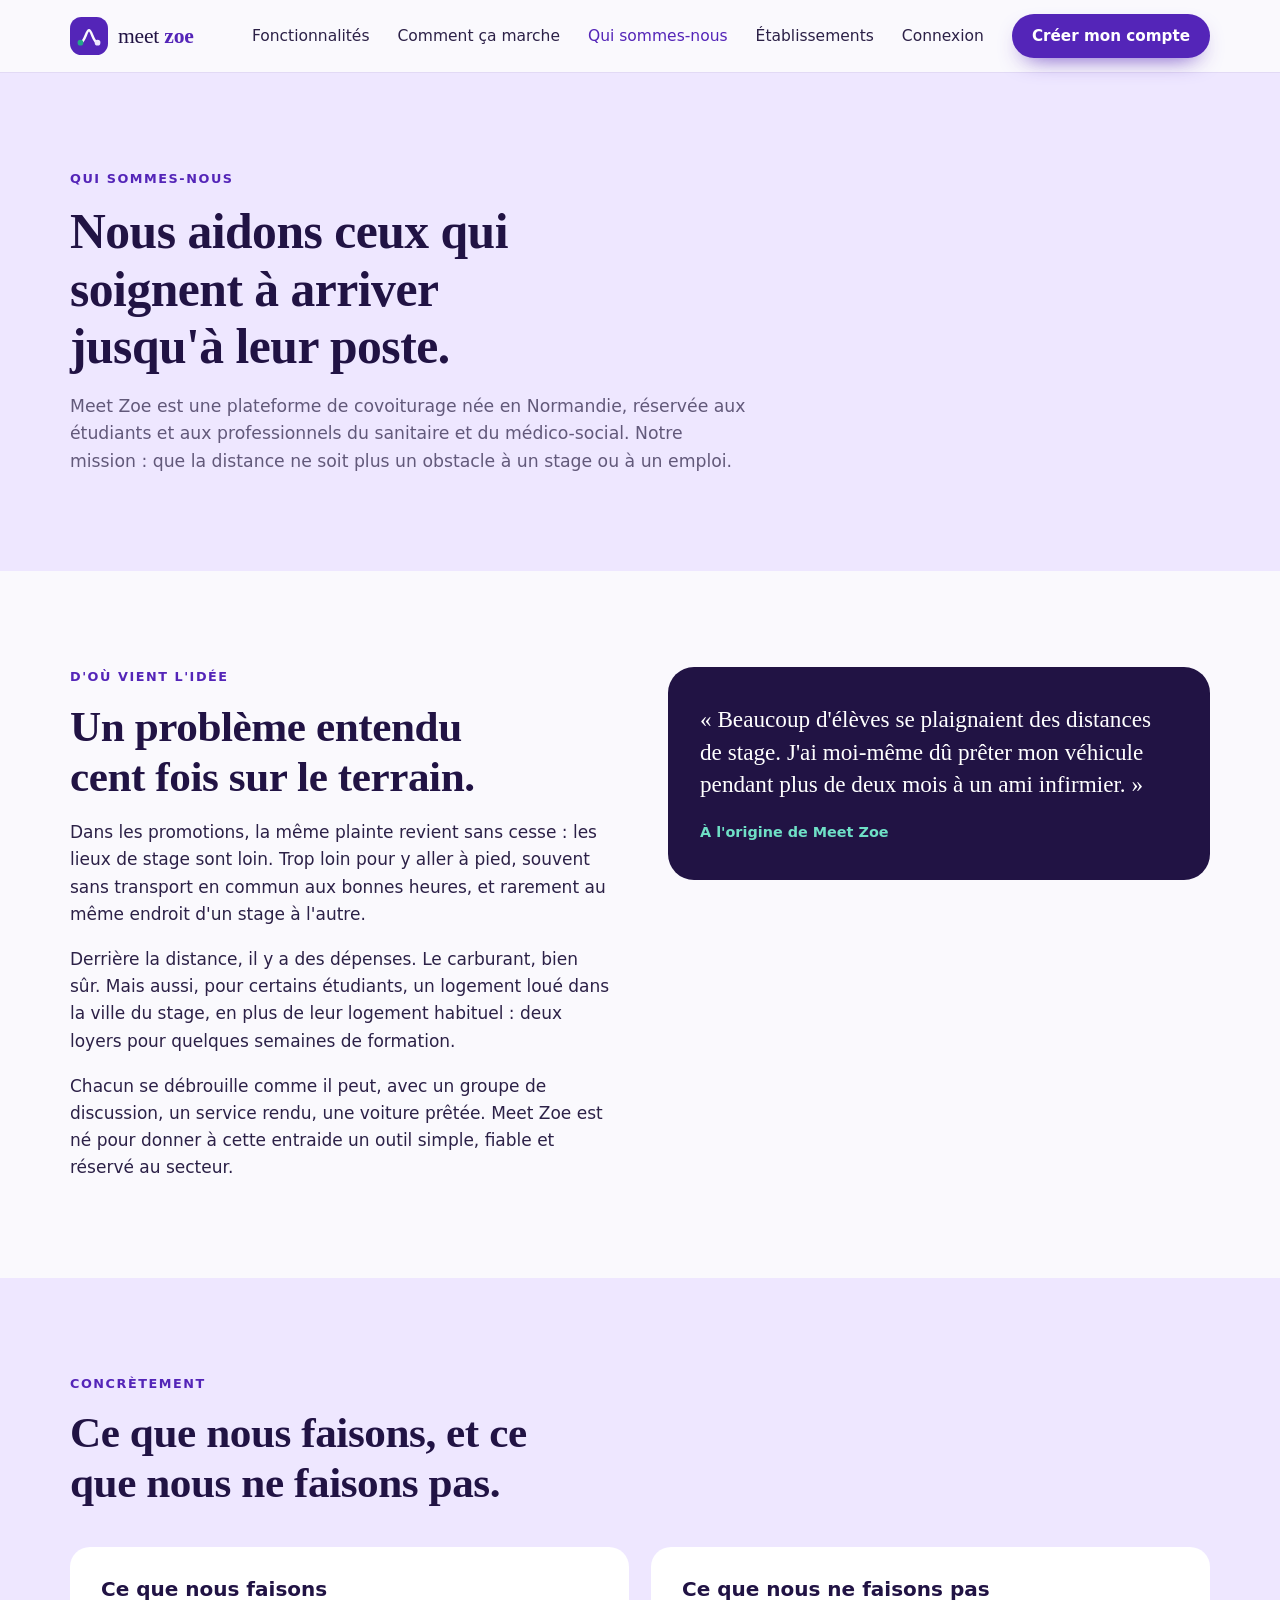
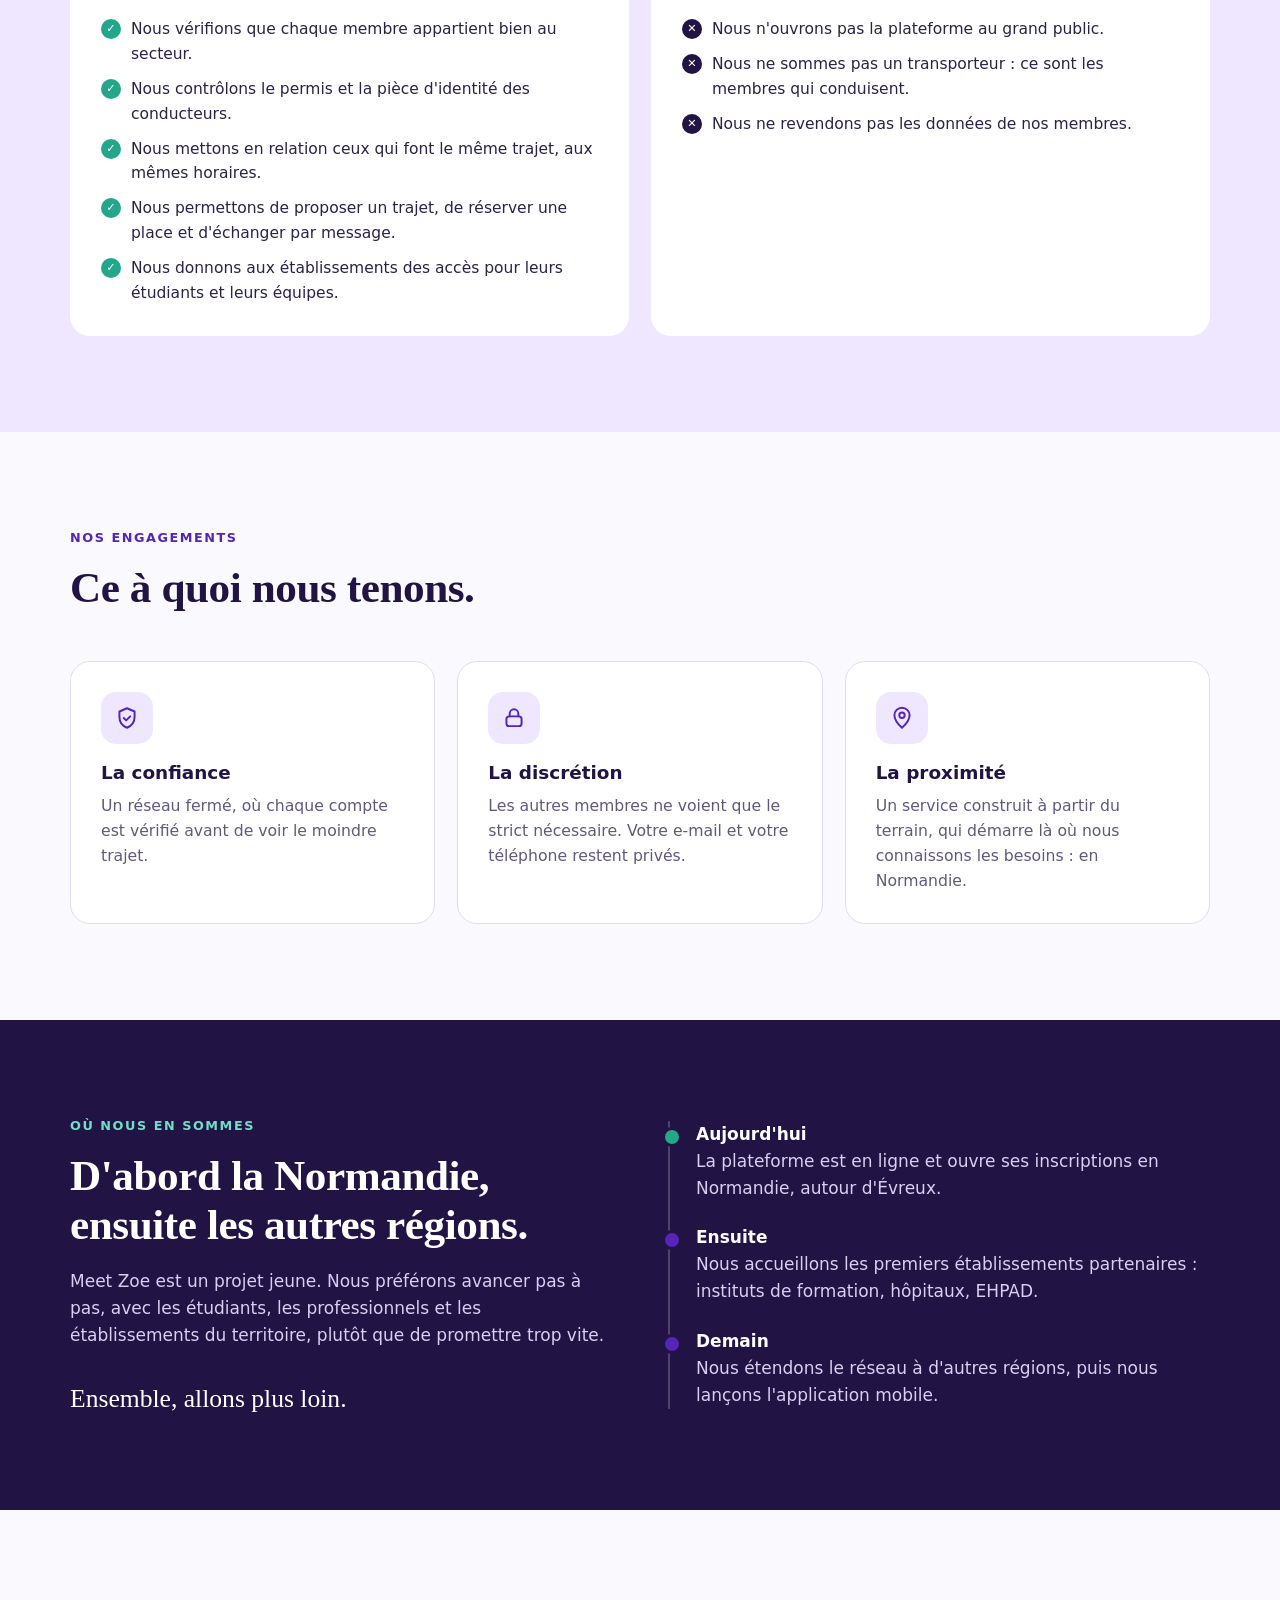
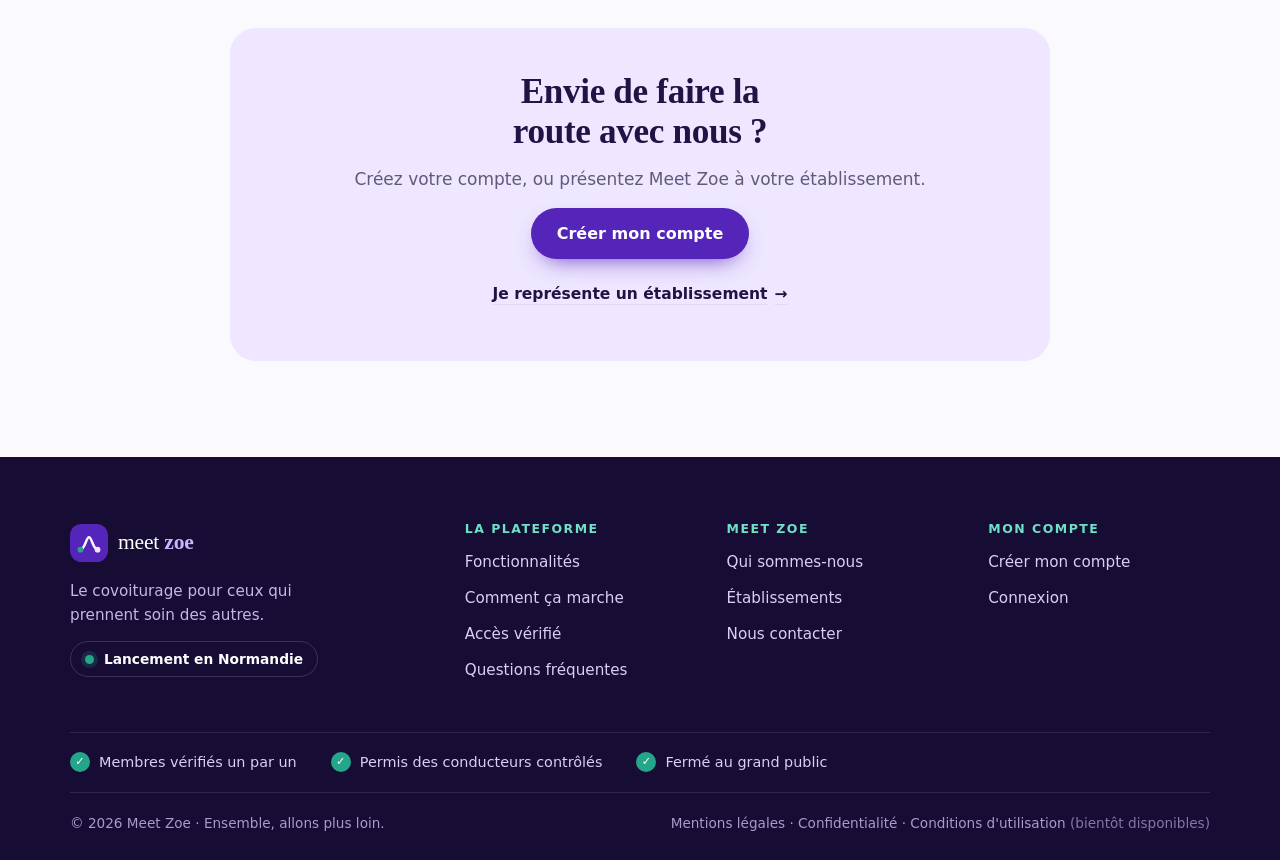
==== a-propos.html @ 09fc80a0 "Ajoute une page Nous contacter ouverte à tous Formulaire avec profil et sujet, champ piège contre le" ====
<!doctype html>
<html lang="fr">
<head>
  <meta charset="utf-8">
  <meta name="viewport" content="width=device-width, initial-scale=1">
  <meta http-equiv="Content-Security-Policy" content="default-src 'self'; script-src 'self'; style-src 'self' 'unsafe-inline' https://fonts.googleapis.com; font-src 'self' https://fonts.gstatic.com; img-src 'self' data: blob: https://*.supabase.co; connect-src 'self' https://*.supabase.co https://geo.api.gouv.fr; object-src 'none'; base-uri 'self'; form-action 'self'">
  <meta name="referrer" content="strict-origin-when-cross-origin">
  <title>Qui sommes-nous — Meet Zoe</title>
  <meta name="description" content="Meet Zoe est né d'un constat de terrain : des lieux de stage trop éloignés et des frais qui s'accumulent. Découvrez notre mission, ce que nous faisons et nos engagements.">
  <meta property="og:type" content="website">
  <meta property="og:site_name" content="Meet Zoe">
  <meta property="og:locale" content="fr_FR">
  <meta property="og:title" content="Qui sommes-nous — Meet Zoe">
  <meta property="og:description" content="Meet Zoe est né d'un constat de terrain : des lieux de stage trop éloignés et des frais qui s'accumulent. Notre mission et nos engagements.">
  <meta property="og:url" content="https://meet-zoe.onrender.com/a-propos.html">
  <meta property="og:image" content="https://meet-zoe.onrender.com/images/partage.png">
  <meta property="og:image:width" content="1200">
  <meta property="og:image:height" content="630">
  <meta property="og:image:alt" content="Meet Zoe, le covoiturage pour ceux qui prennent soin des autres">
  <meta name="twitter:card" content="summary_large_image">
  <link rel="icon" type="image/svg+xml" href="images/icone.svg">
  <link rel="apple-touch-icon" href="images/icone-180.png">
  <meta name="theme-color" content="#5425B8">
  <link rel="preconnect" href="https://fonts.googleapis.com">
  <link rel="preconnect" href="https://fonts.gstatic.com" crossorigin>
  <link href="https://fonts.googleapis.com/css2?family=Fraunces:opsz,wght@9..144,500;9..144,600&family=Plus+Jakarta+Sans:wght@400;500;600;700&display=swap" rel="stylesheet">
  <link rel="stylesheet" href="styles.css">
</head>
<body>
  <a class="skip" href="#contenu">Aller au contenu</a>

  <!-- ===== En-tête ===== -->
  <header class="header">
    <div class="wrap header__in">
      <a class="logo" href="index.html" aria-label="Meet Zoe, accueil">
        <svg class="logo__mark" viewBox="0 0 40 40" aria-hidden="true">
          <rect width="40" height="40" rx="12" fill="#5425B8"/>
          <path d="M11 27c5-1 6-13 9-13s4 12 9 13" fill="none" stroke="#FAF9FD" stroke-width="2.6" stroke-linecap="round"/>
          <circle cx="11" cy="27" r="3" fill="#24A68A"/>
          <circle cx="29" cy="27" r="3" fill="#EEE7FF"/>
        </svg>
        <span class="logo__text">meet <b>zoe</b></span>
      </a>
      <a class="btn btn--primary btn--sm header__cta" href="connexion.html#inscription">S'inscrire</a>
      <button class="burger" aria-label="Ouvrir le menu" aria-expanded="false" aria-controls="menu">
        <span></span><span></span><span></span>
      </button>
      <nav class="nav" id="menu" aria-label="Navigation principale">
        <a href="index.html#fonctionnalites">Fonctionnalités</a>
        <a href="index.html#etapes">Comment ça marche</a>
        <a href="a-propos.html" aria-current="page">Qui sommes-nous</a>
        <a href="etablissements.html">Établissements</a>
        <a href="connexion.html">Connexion</a>
        <a class="btn btn--primary btn--sm" href="connexion.html#inscription">Créer mon compte</a>
      </nav>
    </div>
  </header>

  <main id="contenu">

    <!-- ===== Mission ===== -->
    <section class="section section--lav section--tete">
      <div class="wrap">
        <p class="eyebrow">Qui sommes-nous</p>
        <h1>Nous aidons ceux qui soignent à arriver jusqu'à leur poste.</h1>
        <p class="section__intro">Meet Zoe est une plateforme de covoiturage née en Normandie, réservée aux étudiants et aux professionnels du sanitaire et du médico-social. Notre mission : que la distance ne soit plus un obstacle à un stage ou à un emploi.</p>
      </div>
    </section>

    <!-- ===== D'où vient l'idée ===== -->
    <section class="section">
      <div class="wrap split split--top">
        <div>
          <p class="eyebrow">D'où vient l'idée</p>
          <h2>Un problème entendu cent fois sur le terrain.</h2>
          <p>Dans les promotions, la même plainte revient sans cesse : les lieux de stage sont loin. Trop loin pour y aller à pied, souvent sans transport en commun aux bonnes heures, et rarement au même endroit d'un stage à l'autre.</p>
          <p>Derrière la distance, il y a des dépenses. Le carburant, bien sûr. Mais aussi, pour certains étudiants, un logement loué dans la ville du stage, en plus de leur logement habituel : deux loyers pour quelques semaines de formation.</p>
          <p>Chacun se débrouille comme il peut, avec un groupe de discussion, un service rendu, une voiture prêtée. Meet Zoe est né pour donner à cette entraide un outil simple, fiable et réservé au secteur.</p>
        </div>
        <figure class="temoignage">
          <blockquote>« Beaucoup d'élèves se plaignaient des distances de stage. J'ai moi-même dû prêter mon véhicule pendant plus de deux mois à un ami infirmier. »</blockquote>
          <figcaption>À l'origine de Meet Zoe</figcaption>
        </figure>
      </div>
    </section>

    <!-- ===== Ce que nous faisons ===== -->
    <section class="section section--lav">
      <div class="wrap">
        <p class="eyebrow">Concrètement</p>
        <h2>Ce que nous faisons, et ce que nous ne faisons pas.</h2>
        <div class="deux-listes">
          <div class="card">
            <h3>Ce que nous faisons</h3>
            <ul class="coches">
              <li>Nous vérifions que chaque membre appartient bien au secteur.</li>
              <li>Nous contrôlons le permis et la pièce d'identité des conducteurs.</li>
              <li>Nous mettons en relation ceux qui font le même trajet, aux mêmes horaires.</li>
              <li>Nous permettons de proposer un trajet, de réserver une place et d'échanger par message.</li>
              <li>Nous donnons aux établissements des accès pour leurs étudiants et leurs équipes.</li>
            </ul>
          </div>
          <div class="card">
            <h3>Ce que nous ne faisons pas</h3>
            <ul class="coches coches--non">
              <li>Nous n'ouvrons pas la plateforme au grand public.</li>
              <li>Nous ne sommes pas un transporteur : ce sont les membres qui conduisent.</li>
              <li>Nous ne revendons pas les données de nos membres.</li>
            </ul>
          </div>
        </div>
      </div>
    </section>

    <!-- ===== Engagements ===== -->
    <section class="section">
      <div class="wrap">
        <p class="eyebrow">Nos engagements</p>
        <h2>Ce à quoi nous tenons.</h2>
        <div class="grid3">
          <article class="card">
            <span class="card__icon"><svg viewBox="0 0 24 24" aria-hidden="true"><path d="M12 3l7 3v5c0 4.500-3 8.300-7 10-4-1.700-7-5.500-7-10V6l7-3z"/><path d="M9 12l2.200 2.200L15 10.500"/></svg></span>
            <h3>La confiance</h3>
            <p>Un réseau fermé, où chaque compte est vérifié avant de voir le moindre trajet.</p>
          </article>
          <article class="card">
            <span class="card__icon"><svg viewBox="0 0 24 24" aria-hidden="true"><rect x="5" y="10.500" width="14" height="9" rx="2.500"/><path d="M8 10.500V8a4 4 0 018 0v2.500"/></svg></span>
            <h3>La discrétion</h3>
            <p>Les autres membres ne voient que le strict nécessaire. Votre e-mail et votre téléphone restent privés.</p>
          </article>
          <article class="card">
            <span class="card__icon"><svg viewBox="0 0 24 24" aria-hidden="true"><path d="M12 21s7-6.200 7-11.500A7 7 0 005 9.500C5 14.800 12 21 12 21z"/><circle cx="12" cy="9.500" r="2.500"/></svg></span>
            <h3>La proximité</h3>
            <p>Un service construit à partir du terrain, qui démarre là où nous connaissons les besoins : en Normandie.</p>
          </article>
        </div>
      </div>
    </section>

    <!-- ===== Où nous en sommes ===== -->
    <section class="section section--night">
      <div class="wrap split">
        <div>
          <p class="eyebrow eyebrow--light">Où nous en sommes</p>
          <h2>D'abord la Normandie, ensuite les autres régions.</h2>
          <p>Meet Zoe est un projet jeune. Nous préférons avancer pas à pas, avec les étudiants, les professionnels et les établissements du territoire, plutôt que de promettre trop vite.</p>
          <p class="signature">Ensemble, allons plus loin.</p>
        </div>
        <ol class="timeline timeline--clair">
          <li><b>Aujourd'hui</b> La plateforme est en ligne et ouvre ses inscriptions en Normandie, autour d'Évreux.</li>
          <li><b>Ensuite</b> Nous accueillons les premiers établissements partenaires : instituts de formation, hôpitaux, EHPAD.</li>
          <li><b>Demain</b> Nous étendons le réseau à d'autres régions, puis nous lançons l'application mobile.</li>
        </ol>
      </div>
    </section>

    <!-- ===== Appel final ===== -->
    <section class="section">
      <div class="wrap faq">
        <div class="cta-final">
          <h2>Envie de faire la route avec nous ?</h2>
          <p>Créez votre compte, ou présentez Meet Zoe à votre établissement.</p>
          <a class="btn btn--primary" href="connexion.html#inscription">Créer mon compte</a>
          <a class="lien-fleche" href="etablissements.html">Je représente un établissement <span aria-hidden="true">→</span></a>
        </div>
      </div>
    </section>
  </main>

  <footer class="footer">
    <div class="wrap footer__haut">
      <div class="footer__marque">
        <a class="logo" href="index.html" aria-label="Meet Zoe, accueil">
          <svg class="logo__mark" viewBox="0 0 40 40" aria-hidden="true">
            <rect width="40" height="40" rx="12" fill="#5425B8"/>
            <path d="M11 27c5-1 6-13 9-13s4 12 9 13" fill="none" stroke="#FAF9FD" stroke-width="2.6" stroke-linecap="round"/>
            <circle cx="11" cy="27" r="3" fill="#24A68A"/>
            <circle cx="29" cy="27" r="3" fill="#EEE7FF"/>
          </svg>
          <span class="logo__text logo__text--light">meet <b>zoe</b></span>
        </a>
        <p>Le covoiturage pour ceux qui prennent soin des autres.</p>
        <p class="footer__lieu"><span class="dot"></span> Lancement en Normandie</p>
      </div>

      <nav class="footer__col" aria-label="La plateforme">
        <h2>La plateforme</h2>
        <a href="index.html#fonctionnalites">Fonctionnalités</a>
        <a href="index.html#etapes">Comment ça marche</a>
        <a href="index.html#acces">Accès vérifié</a>
        <a href="index.html#faq">Questions fréquentes</a>
      </nav>

      <nav class="footer__col" aria-label="Meet Zoe">
        <h2>Meet Zoe</h2>
        <a href="a-propos.html">Qui sommes-nous</a>
        <a href="etablissements.html">Établissements</a>
        <a href="contact.html">Nous contacter</a>
      </nav>

      <nav class="footer__col" aria-label="Mon compte">
        <h2>Mon compte</h2>
        <a href="connexion.html#inscription">Créer mon compte</a>
        <a href="connexion.html">Connexion</a>
      </nav>
    </div>

    <div class="wrap footer__confiance">
      <span>Membres vérifiés un par un</span>
      <span>Permis des conducteurs contrôlés</span>
      <span>Fermé au grand public</span>
    </div>

    <div class="wrap footer__bas">
      <p>© <span id="annee"></span> Meet Zoe · Ensemble, allons plus loin.</p>
      <p>Mentions légales · Confidentialité · Conditions d'utilisation <em>(bientôt disponibles)</em></p>
    </div>
  </footer>

  <script src="app.js"></script>
</body>
</html>
---- styles.css ----
/* =========================================================
   Meet Zoe — feuille de styles
   Les couleurs de la marque sont définies ici, une seule fois.
   ========================================================= */
:root {
  --violet: #5425B8;
  --violet-fonce: #43199a;
  --nuit: #211344;
  --lavande: #EEE7FF;
  --blanc: #FAF9FD;
  --vert: #24A68A;
  --vert-fonce: #1b8770;
  --texte: #2c2147;
  --texte-doux: #62597a;
  --bord: #e2daf5;
  --rayon: 20px;
  --ombre: 0 18px 50px -22px rgba(33, 19, 68, .35);
  --titre: "Fraunces", Georgia, serif;
  --corps: "Plus Jakarta Sans", system-ui, -apple-system, "Segoe UI", sans-serif;
}

* { box-sizing: border-box; }
html { scroll-behavior: smooth; scroll-padding-top: 84px; }
body {
  margin: 0;
  font-family: var(--corps);
  font-size: 17px;
  line-height: 1.6;
  color: var(--texte);
  background: var(--blanc);
  -webkit-font-smoothing: antialiased;
}
img, svg { max-width: 100%; }
a { color: var(--violet); }
h1, h2, h3 { margin: 0; color: var(--nuit); line-height: 1.15; }
h1, h2 { font-family: var(--titre); font-weight: 600; letter-spacing: -.01em; text-wrap: balance; }
h1 { font-size: clamp(2.3rem, 5.4vw, 3.9rem); }
h2 { font-size: clamp(1.8rem, 3.6vw, 2.7rem); max-width: 22ch; }
h3 { font-size: 1.15rem; font-weight: 700; }
p { margin: 0; }

.wrap { width: min(1140px, 100% - 40px); margin-inline: auto; }
.skip { position: absolute; left: -999px; }
.skip:focus { left: 16px; top: 16px; z-index: 100; background: #fff; padding: 10px 14px; border-radius: 10px; }
:focus-visible { outline: 3px solid var(--vert); outline-offset: 3px; border-radius: 6px; }

/* ---------- Boutons ---------- */
.btn {
  display: inline-flex; align-items: center; justify-content: center;
  padding: 14px 24px; border-radius: 999px; border: 2px solid transparent;
  font: 600 1rem var(--corps); text-decoration: none; cursor: pointer;
  transition: transform .15s, background .15s, box-shadow .15s;
}
.btn:hover { transform: translateY(-1px); }
.btn--primary { background: var(--violet); color: #fff; box-shadow: 0 10px 24px -12px var(--violet); }
.btn--primary:hover { background: var(--violet-fonce); }
.btn--ghost { border-color: var(--bord); color: var(--nuit); background: #fff; }
.btn--ghost:hover { border-color: var(--violet); }
.btn--green { background: var(--vert); color: #fff; }
.btn--green:hover { background: var(--vert-fonce); }
.btn--sm { padding: 10px 18px; font-size: .95rem; }

/* ---------- En-tête ---------- */
.header {
  position: sticky; top: 0; z-index: 50;
  background: rgba(250, 249, 253, .88); backdrop-filter: blur(12px);
  border-bottom: 1px solid var(--bord);
}
.header__in { display: flex; align-items: center; justify-content: space-between; height: 72px; }
.logo { display: inline-flex; align-items: center; gap: 10px; text-decoration: none; }
.logo__mark { width: 38px; height: 38px; }
.logo__text { font: 500 1.35rem var(--titre); color: var(--nuit); letter-spacing: -.01em; }
.logo__text b { color: var(--violet); font-weight: 600; }
.logo__text--light { color: #fff; }
.logo__text--light b { color: #c9b5ff; }
.nav { display: flex; align-items: center; gap: 28px; }
.nav a:not(.btn) { color: var(--texte); text-decoration: none; font-weight: 500; font-size: .97rem; }
.nav a:not(.btn):hover { color: var(--violet); }
.burger { display: none; background: none; border: 0; padding: 10px; cursor: pointer; }
.burger span { display: block; width: 24px; height: 2px; background: var(--nuit); margin: 5px 0; border-radius: 2px; }

/* ---------- Accueil ---------- */
.hero {
  background:
    radial-gradient(700px 420px at 88% 10%, #e3d6ff 0%, transparent 65%),
    radial-gradient(500px 340px at 0% 100%, #dff5ef 0%, transparent 65%),
    var(--blanc);
  padding: 72px 0 96px;
  overflow: hidden;
}
.hero__in { display: grid; grid-template-columns: 1.1fr .9fr; gap: 56px; align-items: center; }
.pill {
  display: inline-flex; align-items: center; gap: 10px;
  background: #fff; border: 1px solid var(--bord); border-radius: 999px;
  padding: 7px 16px; font-size: .88rem; font-weight: 600; color: var(--nuit);
  margin-bottom: 24px;
}
.dot { width: 9px; height: 9px; border-radius: 50%; background: var(--vert); box-shadow: 0 0 0 4px rgba(36, 166, 138, .18); }
.lead { font-size: 1.16rem; color: var(--texte-doux); margin-top: 22px; max-width: 54ch; }
.hero__cta { display: flex; flex-wrap: wrap; gap: 14px; margin-top: 32px; }
.hero__trust { list-style: none; padding: 0; margin: 30px 0 0; display: flex; flex-wrap: wrap; gap: 10px 24px; font-size: .93rem; font-weight: 500; color: var(--texte-doux); }
.hero__trust li { display: flex; align-items: center; gap: 7px; }
.hero__trust svg { width: 20px; height: 20px; background: var(--vert); border-radius: 50%; fill: none; stroke: #fff; stroke-width: 2.2; stroke-linecap: round; stroke-linejoin: round; }

.hero__visual { position: relative; padding: 20px 0 60px; }
.trip {
  background: #fff; border: 1px solid var(--bord); border-radius: var(--rayon);
  padding: 22px; box-shadow: var(--ombre);
}
.trip--float { transform: rotate(-1.5deg); }
.trip__head { display: flex; align-items: center; gap: 12px; }
.trip__head > div { flex: 1; min-width: 0; }
.trip__head strong { display: block; color: var(--nuit); }
.trip__head small, .match small { color: var(--texte-doux); font-size: .84rem; }
.avatar {
  flex: none; width: 46px; height: 46px; border-radius: 50%;
  display: grid; place-items: center;
  background: var(--lavande); color: var(--violet); font-weight: 700; font-size: .95rem;
}
.badge { font-size: .76rem; font-weight: 700; padding: 4px 10px; border-radius: 999px; white-space: nowrap; }
.badge--ok { background: #dcf4ee; color: #14705c; }
.route { display: flex; gap: 14px; margin: 20px 0; }
.route__line { width: 12px; display: flex; flex-direction: column; justify-content: space-between; align-items: center; padding: 7px 0; position: relative; }
.route__line::before { content: ""; position: absolute; top: 12px; bottom: 12px; width: 2px; background: repeating-linear-gradient(var(--bord) 0 5px, transparent 5px 9px); }
.route__line i { width: 12px; height: 12px; border-radius: 50%; border: 3px solid var(--violet); background: #fff; position: relative; }
.route__line i:last-child { border-color: var(--vert); }
.route__stops { display: grid; gap: 14px; }
.route__stops b { color: var(--nuit); margin-right: 8px; font-variant-numeric: tabular-nums; }
.trip__foot { display: flex; justify-content: space-between; align-items: center; gap: 12px; padding-top: 16px; border-top: 1px solid var(--bord); font-size: .88rem; color: var(--texte-doux); }
.seats { background: var(--lavande); color: var(--violet); font-weight: 700; padding: 4px 12px; border-radius: 999px; white-space: nowrap; }
.match {
  position: absolute; right: -6px; bottom: 0;
  display: flex; align-items: center; gap: 14px;
  background: var(--nuit); color: #fff; border-radius: 18px; padding: 14px 20px;
  box-shadow: var(--ombre);
}
.match strong { display: block; }
.match small { color: #c4b8e6; }
.match__score { font: 600 1.7rem var(--titre); color: #6fe0c6; }

/* ---------- Sections ---------- */
.section { padding: 96px 0; }
.section--lav { background: var(--lavande); }
.section--night { background: var(--nuit); color: #d8cff2; }
.section--night h2, .section--night h3 { color: #fff; }
.eyebrow { text-transform: uppercase; letter-spacing: .12em; font-size: .8rem; font-weight: 700; color: var(--violet); margin-bottom: 14px; }
.eyebrow--light { color: #6fe0c6; }
.section__intro { margin-top: 18px; max-width: 62ch; color: var(--texte-doux); font-size: 1.08rem; }
.grid3 { display: grid; grid-template-columns: repeat(3, 1fr); gap: 22px; margin-top: 48px; }
.split { display: grid; grid-template-columns: 1fr 1fr; gap: 56px; align-items: center; }
.split--top { align-items: start; }
.split > div > p:not(.eyebrow) { margin-top: 18px; max-width: 50ch; }

.card { background: #fff; border: 1px solid var(--bord); border-radius: var(--rayon); padding: 30px; }
.card h3 { margin: 18px 0 10px; }
.card p { color: var(--texte-doux); font-size: .98rem; }
.card__icon { display: grid; place-items: center; width: 52px; height: 52px; border-radius: 15px; background: var(--lavande); }
.card__icon svg { width: 26px; height: 26px; fill: none; stroke: var(--violet); stroke-width: 1.8; stroke-linecap: round; stroke-linejoin: round; }
.num { display: grid; place-items: center; width: 44px; height: 44px; border-radius: 50%; background: var(--violet); color: #fff; font: 600 1.2rem var(--titre); }

.who { list-style: none; margin: 0; padding: 0; display: grid; gap: 10px; }
.who li { background: #fff; border-radius: 16px; padding: 16px 20px; display: flex; flex-direction: column; border-left: 4px solid var(--violet); }
.who b { color: var(--nuit); }
.who span { font-size: .9rem; color: var(--texte-doux); }

.steps { list-style: none; padding: 0; margin: 48px 0 0; display: grid; grid-template-columns: repeat(4, 1fr); gap: 22px; }
.steps li { border-top: 2px solid rgba(255, 255, 255, .18); padding-top: 22px; }
.steps span { font: 500 1.9rem var(--titre); color: #6fe0c6; }
.steps h3 { margin: 10px 0 8px; }
.steps p { font-size: .96rem; }

/* ---------- Démo ---------- */
.demo { margin-top: 44px; display: grid; grid-template-columns: 340px 1fr; gap: 26px; align-items: start; }
.demo__form { background: #fff; border: 1px solid var(--bord); border-radius: var(--rayon); padding: 26px; display: grid; gap: 16px; box-shadow: var(--ombre); }
label { display: grid; gap: 6px; font-size: .9rem; font-weight: 600; color: var(--nuit); }
input[type="text"], input[type="email"], input[type="time"], select {
  width: 100%; padding: 12px 14px; border-radius: 12px; border: 1.5px solid var(--bord);
  font: 400 1rem var(--corps); color: var(--texte); background: #fff;
}
input:focus, select:focus { outline: none; border-color: var(--violet); box-shadow: 0 0 0 4px rgba(84, 37, 184, .14); }
.demo__results { display: grid; gap: 14px; }
.result { background: #fff; border: 1px solid var(--bord); border-radius: var(--rayon); padding: 20px 22px; display: grid; grid-template-columns: auto 1fr auto; gap: 18px; align-items: center; }
.result__score { width: 66px; height: 66px; border-radius: 50%; display: grid; place-items: center; font: 600 1.15rem var(--titre); color: var(--nuit); background: conic-gradient(var(--vert) calc(var(--p) * 1%), var(--lavande) 0); position: relative; isolation: isolate; }
.result__score::before { content: ""; position: absolute; inset: 6px; background: #fff; border-radius: 50%; z-index: -1; }
.result__main strong { color: var(--nuit); }
.result__main p { font-size: .93rem; color: var(--texte-doux); }
.result__tags { display: flex; flex-wrap: wrap; gap: 6px; margin-top: 8px; }
.tag { font-size: .78rem; font-weight: 600; padding: 3px 10px; border-radius: 999px; background: var(--lavande); color: var(--violet); }
.tag--ok { background: #dcf4ee; color: #14705c; }
.result__side { text-align: right; font-size: .88rem; color: var(--texte-doux); display: grid; gap: 8px; justify-items: end; }
.empty { background: #fff; border: 1.5px dashed var(--bord); border-radius: var(--rayon); padding: 34px; text-align: center; color: var(--texte-doux); }

/* ---------- Partenaires ---------- */
.checks { list-style: none; padding: 0; margin: 44px 0 0; display: grid; gap: 20px; }
.checks li { padding-left: 38px; position: relative; color: var(--texte-doux); }
.checks li::before { content: "✓"; position: absolute; left: 0; top: 1px; width: 26px; height: 26px; border-radius: 50%; background: var(--vert); color: #fff; display: grid; place-items: center; font-size: .85rem; font-weight: 700; }
.checks b { display: block; color: var(--nuit); }
.plans { display: grid; gap: 14px; margin-top: 44px; }
.plan { background: #fff; border-radius: var(--rayon); padding: 22px 24px; border: 1px solid var(--bord); }
.plan--main { background: var(--violet); border-color: var(--violet); color: #e6dcff; }
.plan--main h3 { color: #fff; }
.plan p { font-size: .95rem; margin: 6px 0 12px; }
.plan span { font-size: .8rem; font-weight: 700; text-transform: uppercase; letter-spacing: .08em; color: var(--vert); }
.plan--main span { color: #8ff0d8; }
.note { margin-top: 30px; font-size: .95rem; color: var(--texte-doux); }

.timeline { list-style: none; margin: 0; padding: 0 0 0 26px; border-left: 2px solid var(--bord); display: grid; gap: 22px; }
.timeline li { position: relative; color: var(--texte-doux); }
.timeline li::before { content: ""; position: absolute; left: -34px; top: 6px; width: 14px; height: 14px; border-radius: 50%; background: var(--violet); border: 3px solid var(--blanc); }
.timeline li:first-child::before { background: var(--vert); }
.timeline b { display: block; color: var(--nuit); }

/* ---------- Formulaire ---------- */
.signature { font: 500 1.6rem var(--titre); color: #fff; margin-top: 34px !important; }
.form { background: #fff; border-radius: var(--rayon); padding: 30px; display: grid; gap: 16px; color: var(--texte); }
.form__row { display: grid; grid-template-columns: 1fr 1fr; gap: 14px; }
fieldset { border: 0; padding: 0; margin: 0; display: grid; gap: 8px; }
legend { font-size: .9rem; font-weight: 600; color: var(--nuit); margin-bottom: 8px; padding: 0; }
.radio { display: flex; align-items: center; gap: 10px; font-weight: 500; padding: 11px 14px; border: 1.5px solid var(--bord); border-radius: 12px; cursor: pointer; }
.radio:has(input:checked) { border-color: var(--violet); background: #f6f1ff; }
.radio input { accent-color: var(--violet); width: 18px; height: 18px; margin: 0; }
.form__msg { font-size: .95rem; font-weight: 600; min-height: 1.5em; }
.form__msg.ok { color: #14705c; }
.form__msg.err { color: #b3261e; }
[hidden] { display: none !important; }

/* ---------- Pied de page ---------- */
.footer { background: #170c33; color: #a99cc9; padding: 48px 0 28px; font-size: .95rem; }
.footer__in { display: flex; justify-content: space-between; gap: 30px; flex-wrap: wrap; }
.footer nav { display: flex; gap: 24px; flex-wrap: wrap; }
.footer a { color: #d8cff2; text-decoration: none; }
.footer a:hover { color: #fff; }
.footer__legal { margin-top: 34px; padding-top: 22px; border-top: 1px solid rgba(255, 255, 255, .1); font-size: .85rem; }

/* ---------- Tablette et mobile ---------- */
@media (max-width: 940px) {
  .hero__in, .split, .demo { grid-template-columns: 1fr; gap: 40px; }
  .grid3 { grid-template-columns: 1fr; }
  .steps { grid-template-columns: 1fr 1fr; }
  .section { padding: 68px 0; }
  .hero { padding: 48px 0 64px; }
  .match { right: 0; }

  .burger { display: block; }
  .nav {
    display: none; position: absolute; top: 72px; left: 0; right: 0;
    flex-direction: column; align-items: stretch; gap: 0;
    background: var(--blanc); border-bottom: 1px solid var(--bord); padding: 10px 20px 20px;
  }
  .nav.open { display: flex; }
  .nav a:not(.btn) { padding: 14px 0; border-bottom: 1px solid var(--bord); }
  .nav .btn { margin-top: 16px; }
}
@media (max-width: 560px) {
  body { font-size: 16px; }
  .steps, .form__row { grid-template-columns: 1fr; }
  .result { grid-template-columns: auto 1fr; }
  .result__side { grid-column: 1 / -1; text-align: left; justify-items: start; grid-auto-flow: column; justify-content: space-between; align-items: center; }
  .form, .demo__form { padding: 22px; }
  .hero__cta .btn { width: 100%; }
}
@media (prefers-reduced-motion: reduce) {
  html { scroll-behavior: auto; }
  .btn { transition: none; }
}

/* =========================================================
   Pages de l'application (connexion, espaces membre,
   partenaire et administration)
   ========================================================= */
textarea, input[type="password"], input[type="date"], input[type="number"], input[type="tel"], input[type="file"] {
  width: 100%; padding: 12px 14px; border-radius: 12px; border: 1.5px solid var(--bord);
  font: 400 1rem var(--corps); color: var(--texte); background: #fff;
}
textarea { resize: vertical; }
textarea:focus { outline: none; border-color: var(--violet); box-shadow: 0 0 0 4px rgba(84, 37, 184, .14); }
label small, .aide { font-weight: 400; color: var(--texte-doux); }
.aide { font-size: .93rem; }
button:disabled { opacity: .55; cursor: progress; }
.pile { display: grid; gap: 16px; align-content: start; }
.form h3 { margin-bottom: -6px; }

.lien { background: none; border: 0; padding: 0; font: 600 .92rem var(--corps); color: var(--violet); cursor: pointer; text-decoration: underline; text-underline-offset: 3px; }
.lien--danger, .btn--danger { color: #b3261e; }
.btn--danger { background: #fff; border-color: #f0c9c6; }
.btn--danger:hover { background: #fdf1f0; }

.alerte { background: var(--lavande); border-left: 4px solid var(--violet); border-radius: 12px; padding: 14px 18px; margin: 22px 0; }
.alerte--err { background: #fdf1f0; border-color: #b3261e; }
.alerte--config { margin: 0; border-radius: 0; background: #fff4d6; border-color: #b7791f; }

/* ---------- Connexion ---------- */
.page-auth {
  min-height: 100vh;
  background:
    radial-gradient(700px 420px at 90% 0%, #e3d6ff 0%, transparent 65%),
    radial-gradient(500px 340px at 0% 100%, #dff5ef 0%, transparent 65%),
    var(--blanc);
}
.auth { width: min(480px, 100% - 32px); margin-inline: auto; padding: 48px 0; display: grid; gap: 26px; justify-items: center; }
.auth__carte { width: 100%; background: #fff; border: 1px solid var(--bord); border-radius: var(--rayon); padding: 28px; box-shadow: var(--ombre); }
.auth__carte h1 { font-size: 1.7rem; }
.auth__pied a { font-size: .93rem; }
.case { display: flex; grid-template-columns: none; align-items: flex-start; gap: 10px; font-weight: 400; }
.case input { width: 18px; height: 18px; margin-top: 3px; accent-color: var(--violet); flex: none; }

/* ---------- Onglets ---------- */
.onglets { display: flex; gap: 6px; background: var(--lavande); border-radius: 999px; padding: 5px; margin-bottom: 24px; }
.onglets button { flex: 1; border: 0; background: none; border-radius: 999px; padding: 10px 16px; font: 600 .95rem var(--corps); color: var(--texte-doux); cursor: pointer; white-space: nowrap; }
.onglets button[aria-selected="true"] { background: #fff; color: var(--violet); box-shadow: 0 2px 8px -3px rgba(33, 19, 68, .3); }
.onglets--page { overflow-x: auto; margin-bottom: 34px; }
.onglets--page button { flex: none; }

/* ---------- Structure des espaces ---------- */
.page-app { background: var(--blanc); }
.app { padding: 40px 0 90px; }
.app h1 { font-size: clamp(1.7rem, 3.2vw, 2.3rem); margin-bottom: 22px; }
.app h2 { font: 700 1.2rem var(--corps); letter-spacing: 0; max-width: none; margin: 34px 0 8px; }
.carte-form h2 { margin-top: 0; }
.compte { display: flex; align-items: center; gap: 18px; }
.compte__nom { font-weight: 600; color: var(--nuit); font-size: .95rem; }
.app .demo { margin-top: 0; }
.app .grid3 { margin-top: 30px; }
.app .card h3 { margin: 6px 0 0; }

.carte-form { background: #fff; border: 1px solid var(--bord); border-radius: var(--rayon); padding: 26px; display: grid; gap: 16px; max-width: 760px; }
.carte-form--ligne { max-width: none; grid-template-columns: 2fr 1fr 1fr auto; align-items: end; margin: 18px 0; }
.form__row--3 { grid-template-columns: 1fr 1fr 1fr; }
.deux-colonnes { display: grid; grid-template-columns: 1.2fr 1fr; gap: 24px; align-items: start; }
.barre { display: flex; justify-content: space-between; align-items: center; gap: 20px; flex-wrap: wrap; margin-bottom: 18px; }
.barre h1 { margin: 0; }
.filtre { grid-template-columns: auto auto; align-items: center; gap: 10px; }

.jours { display: flex; flex-wrap: wrap; gap: 8px; }
.jour { display: block; cursor: pointer; }
.jour input { position: absolute; opacity: 0; }
.jour span { display: block; padding: 9px 15px; border-radius: 999px; border: 1.5px solid var(--bord); font-weight: 600; font-size: .9rem; color: var(--texte-doux); }
.jour input:checked + span { background: var(--violet); border-color: var(--violet); color: #fff; }
.jour input:focus-visible + span { outline: 3px solid var(--vert); outline-offset: 2px; }

/* ---------- Suggestions de communes ---------- */
.champ-commune { position: relative; }
.suggestions { position: absolute; z-index: 20; top: 100%; left: 0; right: 0; margin: 4px 0 0; padding: 6px; list-style: none; background: #fff; border: 1px solid var(--bord); border-radius: 14px; box-shadow: var(--ombre); }
.suggestions button { width: 100%; text-align: left; border: 0; background: none; padding: 10px 12px; border-radius: 9px; font: 500 .95rem var(--corps); color: var(--texte); cursor: pointer; }
.suggestions button:hover, .suggestions button:focus { background: var(--lavande); }

/* ---------- Listes, cartes et tableaux ---------- */
.liste { display: grid; gap: 14px; }
.element { background: #fff; border: 1px solid var(--bord); border-radius: var(--rayon); padding: 20px 22px; }
.element__tete { display: flex; justify-content: space-between; gap: 20px; flex-wrap: wrap; }
.element__tete strong { color: var(--nuit); }
.element p { font-size: .93rem; color: var(--texte-doux); }
.element__actions { display: flex; align-items: center; gap: 14px; flex-wrap: wrap; }
.demandes { list-style: none; margin: 16px 0 0; padding: 14px 0 0; border-top: 1px solid var(--bord); display: grid; gap: 12px; }
.demandes li { display: flex; align-items: center; gap: 12px; flex-wrap: wrap; }
.demandes li > div:first-of-type { flex: 1; min-width: 140px; }
.demandes small { display: block; color: var(--texte-doux); font-size: .84rem; }
.citation { font-style: italic; }
.result__demande { grid-column: 1 / -1; display: grid; gap: 10px; padding-top: 14px; border-top: 1px solid var(--bord); justify-items: start; }
.result__demande label { width: 100%; }

.badge--demandee, .badge--en_attente, .badge--abo-essai { background: #fff4d6; color: #8a5a00; }
.badge--acceptee, .badge--verifie, .badge--abo-actif { background: #dcf4ee; color: #14705c; }
.badge--refusee, .badge--refuse, .badge--suspendu, .badge--abo-suspendu { background: #fdecea; color: #b3261e; }
.badge--annulee, .badge--abo-termine { background: #ecebf1; color: #5b5670; }

.tableau-zone { overflow-x: auto; background: #fff; border: 1px solid var(--bord); border-radius: var(--rayon); margin-top: 18px; }
.tableau { width: 100%; border-collapse: collapse; font-size: .93rem; }
.tableau th { text-align: left; font-size: .78rem; text-transform: uppercase; letter-spacing: .07em; color: var(--texte-doux); padding: 14px 16px; border-bottom: 1px solid var(--bord); white-space: nowrap; }
.tableau td { padding: 14px 16px; border-bottom: 1px solid var(--bord); vertical-align: top; }
.tableau tr:last-child td { border-bottom: 0; }
.tableau small { color: var(--texte-doux); }
.tableau select { padding: 7px 10px; font-size: .9rem; margin-bottom: 6px; }
.tableau__actions { white-space: nowrap; text-align: right; }
.tableau__actions > * { margin-left: 12px; }
code { font-family: ui-monospace, "SF Mono", Menlo, Consolas, monospace; font-size: .92em; background: var(--lavande); color: var(--nuit); padding: 3px 8px; border-radius: 7px; }

.chiffres { display: grid; grid-template-columns: repeat(4, 1fr); gap: 16px; margin: 30px 0 12px; }
.chiffre { background: #fff; border: 1px solid var(--bord); border-radius: var(--rayon); padding: 22px; }
.chiffre span { font: 600 2.2rem var(--titre); color: var(--nuit); }
.chiffre span small { font: 500 1rem var(--corps); color: var(--texte-doux); }
.chiffre p { font-size: .9rem; color: var(--texte-doux); }
.jauge { height: 8px; background: var(--lavande); border-radius: 99px; margin-top: 12px; overflow: hidden; }
.jauge i { display: block; height: 100%; background: var(--vert); border-radius: 99px; }

.invitations { list-style: none; margin: 0; padding: 0; display: grid; gap: 8px; }
.invitations li { display: flex; justify-content: space-between; align-items: center; gap: 10px; }

/* ---------- Messagerie ---------- */
.fil { width: min(520px, 100% - 24px); border: 0; border-radius: var(--rayon); padding: 0; box-shadow: var(--ombre); color: var(--texte); }
.fil::backdrop { background: rgba(33, 19, 68, .5); }
.fil header { display: flex; justify-content: space-between; align-items: center; gap: 16px; padding: 18px 22px; border-bottom: 1px solid var(--bord); }
.fil h2 { font: 700 1.05rem var(--corps); letter-spacing: 0; }
.fil__messages { height: min(46vh, 380px); overflow-y: auto; padding: 18px 22px; display: flex; flex-direction: column; gap: 10px; background: var(--blanc); }
.bulle { max-width: 82%; background: #fff; border: 1px solid var(--bord); border-radius: 16px 16px 16px 4px; padding: 10px 14px; align-self: flex-start; overflow-wrap: anywhere; }
.bulle--moi { align-self: flex-end; background: var(--violet); border-color: var(--violet); color: #fff; border-radius: 16px 16px 4px 16px; }
.bulle small { font-size: .74rem; opacity: .7; }
.fil form { display: flex; gap: 10px; padding: 14px 22px; border-top: 1px solid var(--bord); }
.fil form input { flex: 1; }

/* ---------- Notifications ---------- */
#toasts { position: fixed; z-index: 100; bottom: 22px; left: 50%; transform: translateX(-50%); display: grid; gap: 8px; width: min(440px, 100% - 32px); }
.toast { background: var(--nuit); color: #fff; padding: 13px 18px; border-radius: 14px; box-shadow: var(--ombre); font-size: .95rem; font-weight: 500; }
.toast--err { background: #b3261e; }

@media (max-width: 940px) {
  .deux-colonnes, .carte-form--ligne { grid-template-columns: 1fr; }
  .chiffres { grid-template-columns: 1fr 1fr; }
  .compte { gap: 12px; }
  .compte__nom { display: none; }
}
@media (max-width: 560px) {
  .form__row--3 { grid-template-columns: 1fr; }
  .compte .lien { font-size: .82rem; }
  .app { padding-top: 26px; }
  .auth__carte { padding: 22px; }
}

/* =========================================================
   Accueil : hiérarchie des boutons, réassurance, mobile
   ========================================================= */
.hero__cta { align-items: center; gap: 14px 26px; }
.lien-fleche { display: inline-flex; align-items: center; gap: 7px; min-height: 44px; font-weight: 600; font-size: .97rem; color: var(--nuit); text-decoration: underline; text-decoration-color: var(--bord); text-underline-offset: 5px; }
.lien-fleche:hover { color: var(--violet); text-decoration-color: var(--violet); }
.lien-fleche span { transition: transform .15s; }
.lien-fleche:hover span { transform: translateX(3px); }
.hero__note { display: flex; align-items: flex-start; gap: 8px; margin-top: 16px; font-size: .9rem; font-weight: 500; color: var(--texte-doux); max-width: 46ch; }
.hero__note svg { flex: none; width: 18px; height: 18px; margin-top: 2px; fill: none; stroke: var(--vert); stroke-width: 1.7; stroke-linecap: round; stroke-linejoin: round; }
.hero__trust { margin-top: 22px; }
.header__cta { display: none; }

/* Zones tactiles : 44 px minimum */
.btn--sm { min-height: 44px; }
.logo { min-height: 44px; }
.footer nav a { display: inline-flex; align-items: center; min-height: 44px; }
.note a { display: inline-block; padding: 12px 0; }

/* Le bouton vert garde sa couleur : un texte plus grand et plus gras le rend lisible. */
.btn--green:not(.btn--sm) { font-size: 1.17rem; font-weight: 700; }

@media (max-width: 940px) {
  .header__in { gap: 10px; }
  .header__cta { display: inline-flex; margin-left: auto; padding: 8px 16px; }

  /* La carte de démonstration remonte juste sous les boutons. */
  .hero__in { display: flex; flex-direction: column; align-items: stretch; gap: 0; }
  .hero { padding-top: 34px; }
  .pill { align-self: flex-start; margin-bottom: 18px; }
  .hero__text { display: contents; }
  .hero__visual { order: 1; width: 100%; max-width: 460px; padding: 0; margin-top: 30px; }
  .hero__trust { order: 2; margin-top: 26px; }
  .trip--float { transform: none; }
  .match { position: static; margin-top: 10px; border-radius: 16px; padding: 12px 18px; }
}
@media (max-width: 560px) {
  .hero__cta { flex-direction: column; align-items: stretch; gap: 6px; }
  .lien-fleche { justify-content: center; }
  .hero__note { margin-top: 8px; }
  .hero__trust { flex-direction: column; gap: 8px; }
  .trip { padding: 18px; }
  .trip__head { flex-wrap: wrap; }
  .trip__foot { flex-wrap: wrap; }
}

/* =========================================================
   Accueil en 4 sections : étapes, questions, appel final
   ========================================================= */
.steps--3 { grid-template-columns: repeat(3, 1fr); }
.section--tete h1 { font-size: clamp(2rem, 4.4vw, 3.1rem); max-width: 20ch; }

.faq { display: grid; gap: 34px; max-width: 820px; }
.faq h2 { max-width: none; }
.faq__liste { display: grid; gap: 12px; }
.faq details { background: #fff; border: 1px solid var(--bord); border-radius: 16px; }
.faq summary { display: flex; justify-content: space-between; align-items: center; gap: 16px; min-height: 60px; padding: 14px 20px; font-weight: 700; color: var(--nuit); cursor: pointer; list-style: none; }
.faq summary::-webkit-details-marker { display: none; }
.faq summary::after { content: "+"; flex: none; width: 30px; height: 30px; display: grid; place-items: center; border-radius: 50%; background: var(--lavande); color: var(--violet); font-size: 1.25rem; font-weight: 500; line-height: 1; }
.faq details[open] summary::after { content: "–"; }
.faq details p { padding: 0 20px 20px; color: var(--texte-doux); font-size: .98rem; }

.cta-final { margin-top: 22px; background: var(--lavande); border-radius: 26px; padding: 44px 28px; display: grid; gap: 14px; justify-items: center; text-align: center; }
.cta-final h2 { font-size: clamp(1.6rem, 3.2vw, 2.2rem); }
.cta-final p { color: var(--texte-doux); }
.cta-final small { color: var(--texte-doux); font-size: .88rem; max-width: 40ch; }

@media (max-width: 940px) {
  .steps--3 { grid-template-columns: 1fr; gap: 0; }
  .steps--3 li { padding: 20px 0; }
  .section h2 { max-width: none; }
  .grid3 { margin-top: 30px; gap: 14px; }
  .card { padding: 22px; }
}
@media (max-width: 560px) {
  .section { padding: 54px 0; }
  .cta-final { padding: 34px 20px; }
  .cta-final .btn { width: 100%; }
}
.section--night .form h3 { color: var(--nuit); }

/* =========================================================
   Accueil détaillé et page « Qui sommes-nous »
   ========================================================= */
.nav a[aria-current="page"] { color: var(--violet); }
.section h2 { max-width: 24ch; }
.split > div > p + p { margin-top: 14px; }

/* Exemple Camille / Thomas */
.scenario { margin-top: 44px; display: grid; grid-template-columns: 1fr auto 1fr; gap: 18px 22px; align-items: center; background: var(--lavande); border-radius: 26px; padding: 34px; }
.scenario__label { grid-column: 1 / -1; font-size: .8rem; font-weight: 700; text-transform: uppercase; letter-spacing: .12em; color: var(--violet); }
.scenario__carte { background: #fff; border-radius: var(--rayon); padding: 24px; display: grid; gap: 10px; justify-items: start; align-content: start; height: 100%; }
.scenario__carte p { color: var(--texte-doux); font-size: .96rem; }
.avatar--vert { background: #dcf4ee; color: #14705c; }
.scenario__lien { display: grid; justify-items: center; align-content: center; width: 92px; height: 92px; border-radius: 50%; background: var(--nuit); color: #fff; }
.scenario__lien span { font: 600 1.5rem var(--titre); color: #6fe0c6; line-height: 1; }
.scenario__lien small { font-size: .68rem; color: #c4b8e6; }
.scenario__fin { grid-column: 1 / -1; text-align: center; color: var(--texte); max-width: 62ch; justify-self: center; }
.scenario__fin b { color: var(--nuit); }

/* Fonctionnalités avec aperçu d'écran */
.fonctions { margin-top: 44px; display: grid; grid-template-columns: 1fr 1fr; gap: 22px; }
.fonction { background: #fff; border: 1px solid var(--bord); border-radius: var(--rayon); padding: 22px; display: grid; gap: 10px; align-content: start; }
.fonction h3 { margin-top: 8px; }
.fonction > p { color: var(--texte-doux); font-size: .98rem; }
.mock { background: var(--blanc); border: 1px solid var(--bord); border-radius: 16px; padding: 18px; min-height: 148px; display: grid; gap: 12px; align-content: center; font-size: .93rem; }
.mock small { display: block; color: var(--texte-doux); font-size: .84rem; }
.mock strong, .mock b { color: var(--nuit); }
.mock__ligne { display: flex; flex-wrap: wrap; gap: 6px 10px; align-items: center; }
.mock__ligne span { color: var(--violet); font-weight: 700; }
.mock__bouton { justify-self: start; background: var(--violet); color: #fff; font-weight: 600; font-size: .85rem; padding: 7px 16px; border-radius: 999px; }
.mock__resultat { display: flex; gap: 16px; align-items: center; }
.mock__resultat .result__score { flex: none; }
.mock__demande { display: flex; align-items: center; gap: 12px; }
.mock__demande > div { flex: 1; min-width: 0; }
.mock--fil { display: flex; flex-direction: column; justify-content: center; gap: 8px; }
.mock--fil .bulle { font-size: .9rem; padding: 8px 13px; }

.etapes__cta { margin-top: 40px; }

/* Publics */
.card--public { display: grid; gap: 12px; align-content: start; }
.card--public h3 { margin: 0; font-size: 1.3rem; }
.card__sous { font-size: .88rem !important; }
.coches { list-style: none; margin: 4px 0 0; padding: 0; display: grid; gap: 10px; }
.coches li { position: relative; padding-left: 30px; color: var(--texte); font-size: .97rem; }
.coches li::before { content: "✓"; position: absolute; left: 0; top: 2px; width: 20px; height: 20px; border-radius: 50%; background: var(--vert); color: #fff; display: grid; place-items: center; font-size: .7rem; font-weight: 700; }
.coches--non li::before { content: "✕"; background: var(--nuit); }
.section--lav .card { border-color: transparent; }

/* Qui sommes-nous */
.temoignage { margin: 0; background: var(--nuit); color: #fff; border-radius: 26px; padding: 36px 32px; }
.temoignage blockquote { margin: 0; font: 500 1.45rem/1.4 var(--titre); }
.temoignage figcaption { margin-top: 20px; font-size: .9rem; font-weight: 600; color: #6fe0c6; }
.deux-listes { margin-top: 40px; display: grid; grid-template-columns: 1fr 1fr; gap: 22px; }
.deux-listes .card h3 { margin: 0 0 16px; font-size: 1.25rem; }
.timeline--clair { border-color: rgba(255, 255, 255, .2); }
.timeline--clair li { color: #d8cff2; }
.timeline--clair b { color: #fff; }
.timeline--clair li::before { border-color: var(--nuit); }
.cta-final .lien-fleche { justify-content: center; }

@media (max-width: 940px) {
  .scenario { grid-template-columns: 1fr; padding: 24px 20px; justify-items: stretch; }
  .scenario__lien { justify-self: center; width: 78px; height: 78px; }
  .scenario__fin { text-align: left; }
  .fonctions, .deux-listes { grid-template-columns: 1fr; margin-top: 30px; }
  .mock { min-height: 0; }
  .temoignage blockquote { font-size: 1.25rem; }
}
@media (max-width: 560px) {
  .mock__resultat { align-items: flex-start; }
  .temoignage { padding: 28px 22px; }
}

/* =========================================================
   Messagerie (boîte de réception) et documents conducteur
   ========================================================= */
.pastille { display: inline-grid; place-items: center; min-width: 22px; height: 22px; padding: 0 6px; border-radius: 99px; background: var(--vert); color: #fff; font-size: .75rem; font-weight: 700; vertical-align: middle; }
.pastille[hidden] { display: none; }
.conversation { display: flex; align-items: center; gap: 14px; width: 100%; text-align: left; background: #fff; border: 1px solid var(--bord); border-radius: var(--rayon); padding: 16px 20px; font: inherit; color: inherit; cursor: pointer; }
.conversation:hover { border-color: var(--violet); }
.conversation--nonlu { border-color: var(--vert); background: #f4fbf9; }
.conversation__texte { flex: 1; min-width: 0; display: grid; gap: 2px; }
.conversation__texte strong { color: var(--nuit); }
.conversation small { color: var(--texte-doux); font-size: .84rem; }
.conversation__extrait { color: var(--texte-doux); font-size: .93rem; white-space: nowrap; overflow: hidden; text-overflow: ellipsis; }
.conversation--nonlu .conversation__extrait { color: var(--nuit); font-weight: 600; }
.conversation__cote { display: grid; gap: 6px; justify-items: end; flex: none; }
.badge--contact { background: var(--lavande); color: var(--violet); }
.badge--cond-en_attente { background: #fff4d6; color: #8a5a00; }
.badge--cond-valide { background: #dcf4ee; color: #14705c; }
.badge--cond-refuse { background: #fdecea; color: #b3261e; }
.bloc-conducteur { margin-top: 10px; padding-top: 10px; border-top: 1px dashed var(--bord); display: grid; gap: 6px; justify-items: start; }
.result__side .lien { min-height: 32px; }
@media (max-width: 560px) {
  .conversation { align-items: flex-start; padding: 14px 16px; }
  .conversation__cote small { font-size: .76rem; }
}

/* =========================================================
   Recherche sur une période et recherches enregistrées
   ========================================================= */
.app .demo { grid-template-columns: 390px 1fr; }
.demo__form .form__row { gap: 10px; }
.demo__form .jour span { padding: 8px 12px; font-size: .86rem; }
.demo__form .jours { gap: 6px; }
.tag--non { background: #ecebf1; color: #5b5670; }
.resultats__tete { display: flex; justify-content: space-between; align-items: center; gap: 12px; flex-wrap: wrap; }
.resultats__tete p { color: var(--texte-doux); font-size: .95rem; }
.resultats__tete b { color: var(--nuit); }
.empty p { margin-top: 10px; }
.besoins, .recherches { background: #fff; border: 1px solid var(--bord); border-radius: var(--rayon); padding: 20px 22px; margin-bottom: 22px; display: grid; gap: 10px; }
.besoins h2, .recherches h2 { margin: 0; }
.besoin { display: flex; align-items: center; gap: 14px; flex-wrap: wrap; padding-top: 10px; border-top: 1px solid var(--bord); }
.besoin > div { flex: 1; min-width: 200px; }
.besoin strong { color: var(--nuit); }
.besoin small { display: block; color: var(--texte-doux); font-size: .86rem; }
.besoin .lien { min-height: 44px; }
.recherches { max-width: 760px; }
.recherches ul { list-style: none; margin: 0; padding: 0; display: grid; gap: 8px; }
.recherches li { display: flex; flex-wrap: wrap; gap: 4px 14px; padding-top: 8px; border-top: 1px solid var(--bord); font-size: .95rem; }
.recherches li b { color: var(--nuit); }
.recherches li span { color: var(--texte-doux); }
@media (max-width: 940px) { .app .demo { grid-template-columns: 1fr; } }
.demo__form { grid-template-columns: minmax(0, 1fr); }
.form__row > *, .demo__form label { min-width: 0; }
.demo__form .form__row { grid-template-columns: minmax(0, 1fr) minmax(0, 1fr); }
.demo__form input, .demo__form select { min-width: 0; }
.demo__form input[type="date"], .demo__form input[type="time"] { padding-inline: 10px; }

/* =========================================================
   Fiche des membres, photo, avis, modération
   ========================================================= */
.piege { position: absolute; left: -9999px; width: 1px; height: 1px; overflow: hidden; }
.avatar--photo { object-fit: cover; padding: 0; }
.avatar--grand { width: 84px; height: 84px; font-size: 1.6rem; }
.lien-nom { background: none; border: 0; padding: 0; font: 700 1rem var(--corps); color: var(--nuit); cursor: pointer; text-decoration: underline; text-decoration-color: var(--bord); text-underline-offset: 4px; }
.lien-nom:hover { color: var(--violet); text-decoration-color: var(--violet); }
.note-etoiles { color: #8a5a00; font-weight: 700; font-size: .92rem; white-space: nowrap; }
.note-etoiles small { font-weight: 500; color: var(--texte-doux); }
.result__qui { display: flex; gap: 12px; align-items: center; margin-bottom: 6px; }

.fiche { width: min(480px, 100% - 24px); }
.fiche__corps { padding: 22px; display: grid; gap: 16px; max-height: 70vh; overflow-y: auto; }
.fiche__tete { display: flex; gap: 16px; align-items: center; }
.fiche__tete h3 { font-size: 1.3rem; }
.fiche__tete p { color: var(--texte-doux); font-size: .93rem; margin: 2px 0 8px; }
.fiche__chiffres { margin: 0; display: grid; grid-template-columns: repeat(3, 1fr); gap: 10px; }
.fiche__chiffres div { background: var(--blanc); border: 1px solid var(--bord); border-radius: 14px; padding: 12px; }
.fiche__chiffres dt { font-size: .76rem; color: var(--texte-doux); text-transform: uppercase; letter-spacing: .05em; }
.fiche__chiffres dd { margin: 4px 0 0; font-weight: 700; color: var(--nuit); }
.fiche h4 { margin: 4px 0 0; font-size: .95rem; color: var(--nuit); }
.fiche__avis { list-style: none; margin: 0; padding: 0; display: grid; gap: 12px; }
.fiche__avis li { border-top: 1px solid var(--bord); padding-top: 10px; }
.fiche__avis small { color: var(--texte-doux); }
.fiche__avis p { font-size: .95rem; margin-top: 4px; overflow-wrap: anywhere; }
.fiche__corps .lien { justify-self: start; min-height: 44px; }
.fil__clos { padding: 14px 22px; border-top: 1px solid var(--bord); }

.photo-profil { display: flex; gap: 18px; align-items: center; }
.form-avis { margin-top: 16px; padding-top: 16px; border-top: 1px solid var(--bord); display: grid; gap: 12px; justify-items: start; max-width: 520px; }
.form-avis label { width: 100%; }
.carte-form h2 small { font: 400 .85rem var(--corps); color: var(--texte-doux); }
@media (max-width: 560px) {
  .fiche__chiffres { grid-template-columns: 1fr 1fr; }
  .photo-profil { align-items: flex-start; }
}
.note--haut { margin-top: 14px; }
.champ-code { font-size: 1.5rem !important; letter-spacing: .35em; text-align: center; font-variant-numeric: tabular-nums; }

/* =========================================================
   Pied de page
   ========================================================= */
.footer { padding: 64px 0 26px; }
.footer__haut { display: grid; grid-template-columns: 1.6fr 1fr 1fr 1fr; gap: 40px; }
.footer__marque { display: grid; gap: 14px; align-content: start; justify-items: start; }
.footer__marque p { color: #c4b8e6; max-width: 30ch; }
.footer__lieu { display: inline-flex; align-items: center; gap: 10px; font-size: .86rem; font-weight: 600; color: #fff !important; border: 1px solid rgba(255, 255, 255, .16); border-radius: 999px; padding: 6px 14px; }
.footer__col { display: grid !important; gap: 2px; align-content: start; justify-items: start; }
.footer__col h2 { font: 700 .78rem var(--corps); letter-spacing: .12em; text-transform: uppercase; color: #6fe0c6; margin: 0 0 8px; max-width: none; }
.footer__col a { color: #d8cff2; min-height: 40px; display: inline-flex; align-items: center; }
.footer__col a:hover { color: #fff; text-decoration: underline; text-underline-offset: 4px; }
.footer__confiance { margin-top: 44px; padding: 18px 0; border-top: 1px solid rgba(255, 255, 255, .1); border-bottom: 1px solid rgba(255, 255, 255, .1); display: flex; flex-wrap: wrap; gap: 10px 34px; font-size: .9rem; font-weight: 500; color: #d8cff2; }
.footer__confiance span { display: inline-flex; align-items: center; gap: 9px; }
.footer__confiance span::before { content: "✓"; width: 20px; height: 20px; border-radius: 50%; background: var(--vert); color: #fff; display: grid; place-items: center; font-size: .7rem; font-weight: 700; flex: none; }
.footer__bas { margin-top: 20px; display: flex; justify-content: space-between; flex-wrap: wrap; gap: 8px 24px; font-size: .85rem; color: #a99cc9; }
.footer__bas em { font-style: normal; opacity: .75; }
@media (max-width: 940px) {
  .footer { padding-top: 48px; }
  .footer__haut { grid-template-columns: 1fr 1fr; gap: 32px 24px; }
  .footer__marque { grid-column: 1 / -1; }
  .footer__col a { min-height: 44px; }
}
@media (max-width: 560px) {
  .footer__confiance { flex-direction: column; }
  .footer__bas { flex-direction: column; }
}
.footer .footer__col { gap: 0; }
.footer .footer__col a { min-height: 36px; }
@media (max-width: 940px) { .footer .footer__col a { min-height: 44px; } }
.plan p:last-child { margin-bottom: 0; }

/* =========================================================
   Accueil : titre en deux couleurs, repères, téléphones, bandeau
   ========================================================= */
h1 .accent { color: var(--violet); }

.reperes { list-style: none; margin: 30px 0 0; padding: 0; display: flex; flex-wrap: wrap; gap: 14px 0; }
.reperes li { display: flex; align-items: center; gap: 10px; padding: 0 20px; border-left: 1px solid var(--bord); font-size: .88rem; font-weight: 600; line-height: 1.25; color: var(--nuit); }
.reperes li:first-child { padding-left: 0; border-left: 0; }
.reperes svg { flex: none; width: 30px; height: 30px; fill: none; stroke: var(--violet); stroke-width: 1.7; stroke-linecap: round; stroke-linejoin: round; }
.reperes li:last-child svg { stroke: var(--vert); }

/* Écrans présentés dans un contour de téléphone */
.fonction { grid-template-columns: 210px 1fr; column-gap: 24px; align-items: center; }
.fonction .telephone { grid-row: 1 / span 2; }
.fonction h3 { align-self: end; margin: 0; }
.fonction > p { align-self: start; }
.telephone { width: 210px; background: var(--nuit); border-radius: 34px; padding: 9px; box-shadow: var(--ombre); position: relative; }
.telephone::before { content: ""; position: absolute; top: 15px; left: 50%; width: 52px; height: 6px; margin-left: -26px; border-radius: 99px; background: var(--nuit); z-index: 1; }
.telephone__ecran { background: var(--blanc); border-radius: 26px; min-height: 292px; padding: 30px 10px 14px; display: flex; flex-direction: column; gap: 10px; overflow: hidden; }
.telephone__barre { display: flex; justify-content: space-between; align-items: baseline; gap: 6px; padding: 0 4px 8px; border-bottom: 1px solid var(--bord); font-size: .7rem; font-weight: 700; color: var(--texte-doux); text-transform: uppercase; letter-spacing: .05em; }
.telephone__barre span { font: 500 .92rem var(--titre); color: var(--nuit); text-transform: none; letter-spacing: 0; }
.telephone__barre b { color: var(--violet); font-weight: 600; }
.telephone .mock { flex: 1; border: 0; background: none; padding: 4px; min-height: 0; font-size: .8rem; gap: 10px; align-content: center; }
.telephone .mock small { font-size: .72rem; }
.telephone .tag, .telephone .badge { font-size: .66rem; padding: 3px 8px; }
.telephone .mock__bouton { font-size: .74rem; justify-self: stretch; text-align: center; padding: 8px; }
.telephone .mock__resultat { flex-direction: column; align-items: flex-start; gap: 10px; background: #fff; border: 1px solid var(--bord); border-radius: 14px; padding: 12px; }
.telephone .result__score { width: 52px; height: 52px; font-size: .95rem; }
.telephone .mock__demande { background: #fff; border: 1px solid var(--bord); border-radius: 14px; padding: 9px; gap: 8px; flex-wrap: wrap; }
.telephone .avatar { width: 32px; height: 32px; font-size: .72rem; }
.telephone .mock__ligne { background: #fff; border: 1px solid var(--bord); border-radius: 14px; padding: 10px; }
.telephone .bulle { font-size: .78rem; padding: 7px 10px; }

/* Bandeau établissements */
.section--bandeau { padding-bottom: 0; }
.bandeau { background: var(--nuit); color: #d8cff2; border-radius: 28px; padding: 48px; display: grid; grid-template-columns: 1fr 260px; gap: 40px; align-items: center; }
.bandeau > div { display: grid; gap: 16px; justify-items: start; }
.bandeau h2 { color: #fff; font-size: clamp(1.6rem, 3vw, 2.2rem); max-width: 22ch; }
.bandeau p:not(.eyebrow) { max-width: 52ch; }
.bandeau .eyebrow { margin: 0; }
.btn--clair { background: #fff; color: var(--nuit); gap: 8px; margin-top: 6px; }
.btn--clair:hover { background: var(--lavande); }
.bandeau__dessin { width: 100%; fill: none; stroke: #c9b5ff; stroke-width: 2.2; stroke-linecap: round; stroke-linejoin: round; opacity: .9; }

@media (max-width: 940px) {
  .reperes { order: 2; margin-top: 26px; display: grid; grid-template-columns: 1fr 1fr; gap: 16px 12px; }
  .reperes li, .reperes li:first-child { padding: 0; border: 0; }
  .fonction { grid-template-columns: 1fr; justify-items: center; text-align: center; row-gap: 12px; }
  .fonction .telephone { grid-row: auto; }
  .fonction h3 { margin-top: 10px; }
  .bandeau { grid-template-columns: 1fr; padding: 34px 26px; }
  .bandeau__dessin { max-width: 220px; justify-self: center; }
}
@media (max-width: 560px) {
  .bandeau .btn { width: 100%; }
}
.telephone__ecran { height: 330px; min-height: 0; }
.telephone__barre { white-space: nowrap; }
.telephone .mock__demande { display: grid; grid-template-columns: 32px 1fr; align-items: center; gap: 4px 8px; }
.telephone .mock__demande strong { white-space: nowrap; }
.telephone .mock__demande .badge { grid-column: 2; justify-self: start; }
.telephone { text-align: left; }

/* =========================================================
   Accueil : deux entrées (chercher / proposer), exemple légendé
   ========================================================= */
.hero__etab { margin-top: 6px; }
.trip__etiquette { font-size: .72rem; font-weight: 700; text-transform: uppercase; letter-spacing: .1em; color: var(--violet); margin-bottom: 12px; }
.auth__rappel { text-align: center; color: var(--texte-doux); font-size: .95rem; max-width: 34ch; margin-top: -8px; }
@media (max-width: 940px) {
  .hero__etab { order: 0; }
}
@media (max-width: 560px) {
  .hero__cta { gap: 10px; }
  .hero__etab { text-align: center; }
}

/* =========================================================
   Page « Nous contacter »
   ========================================================= */
.contact__points { margin: 24px 0; }
.split > div > .aide + .aide { margin-top: 10px; }
.faq details p a { color: var(--violet); }
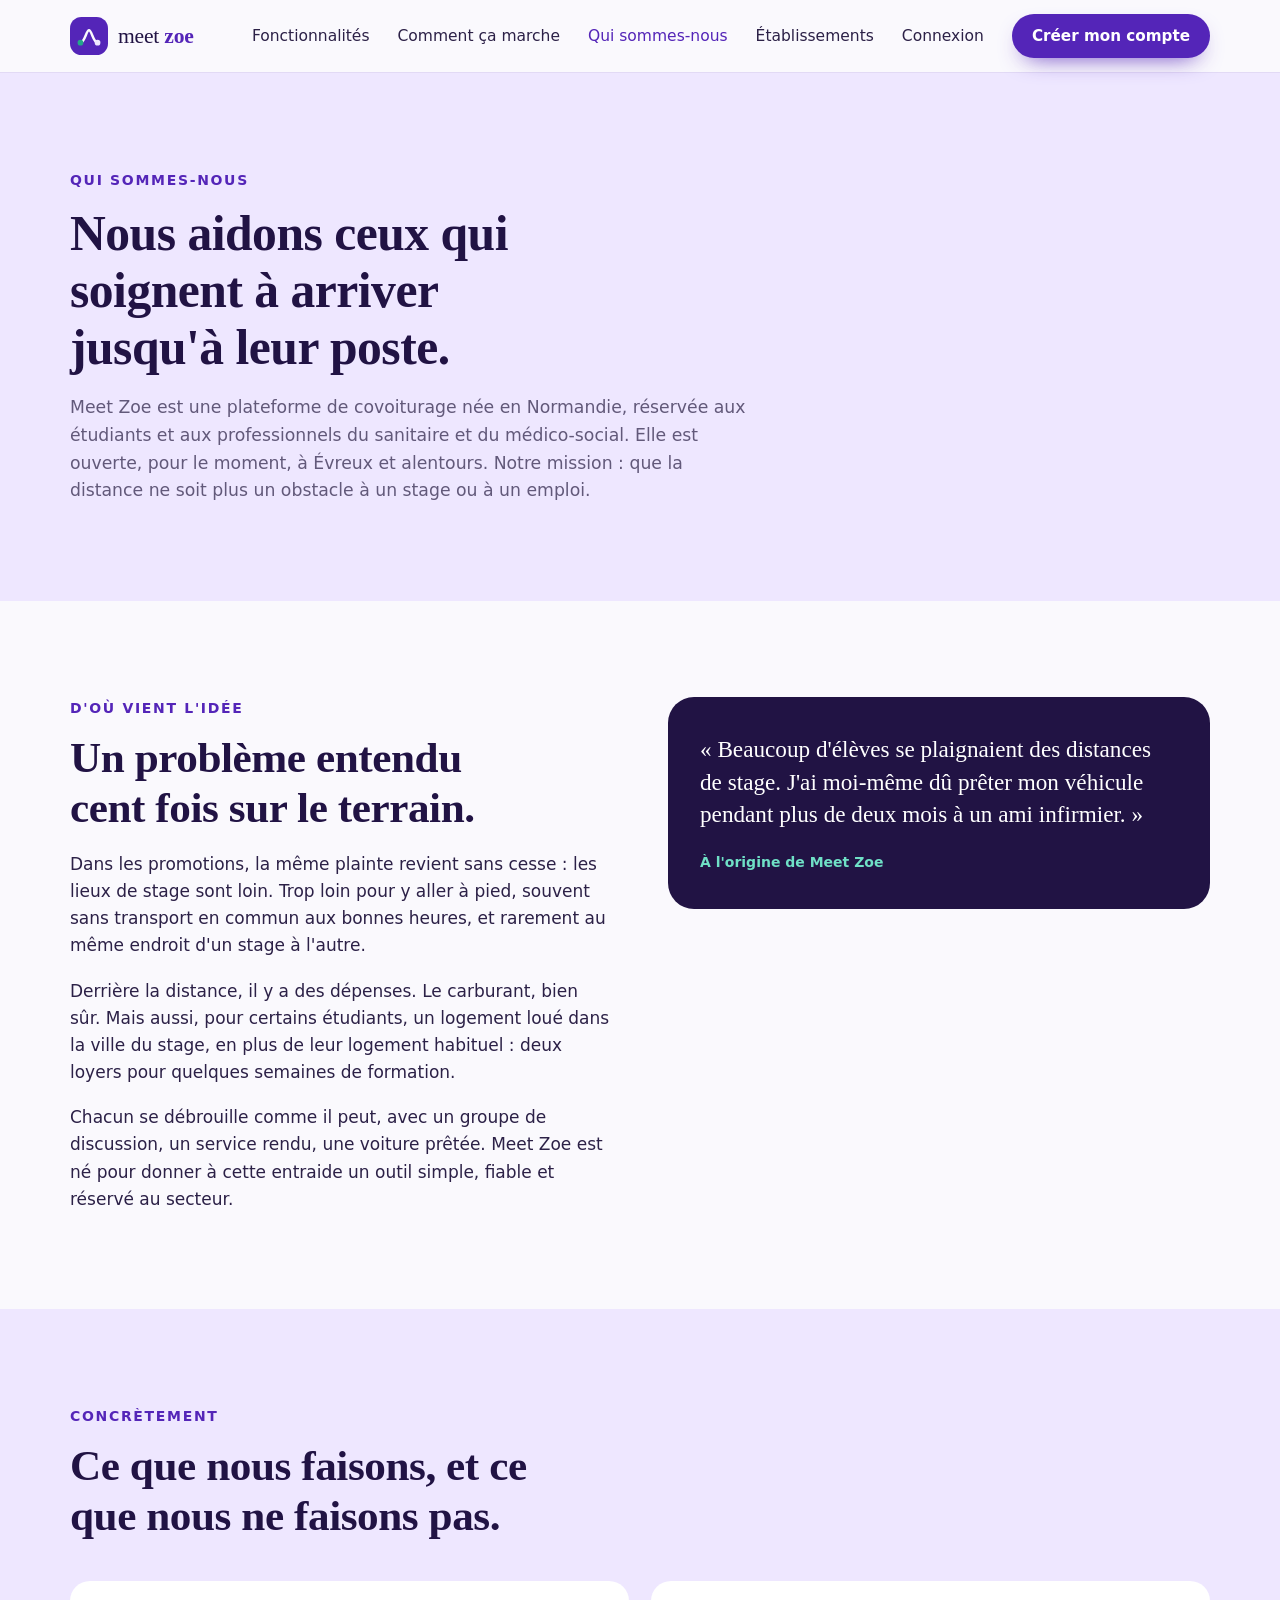
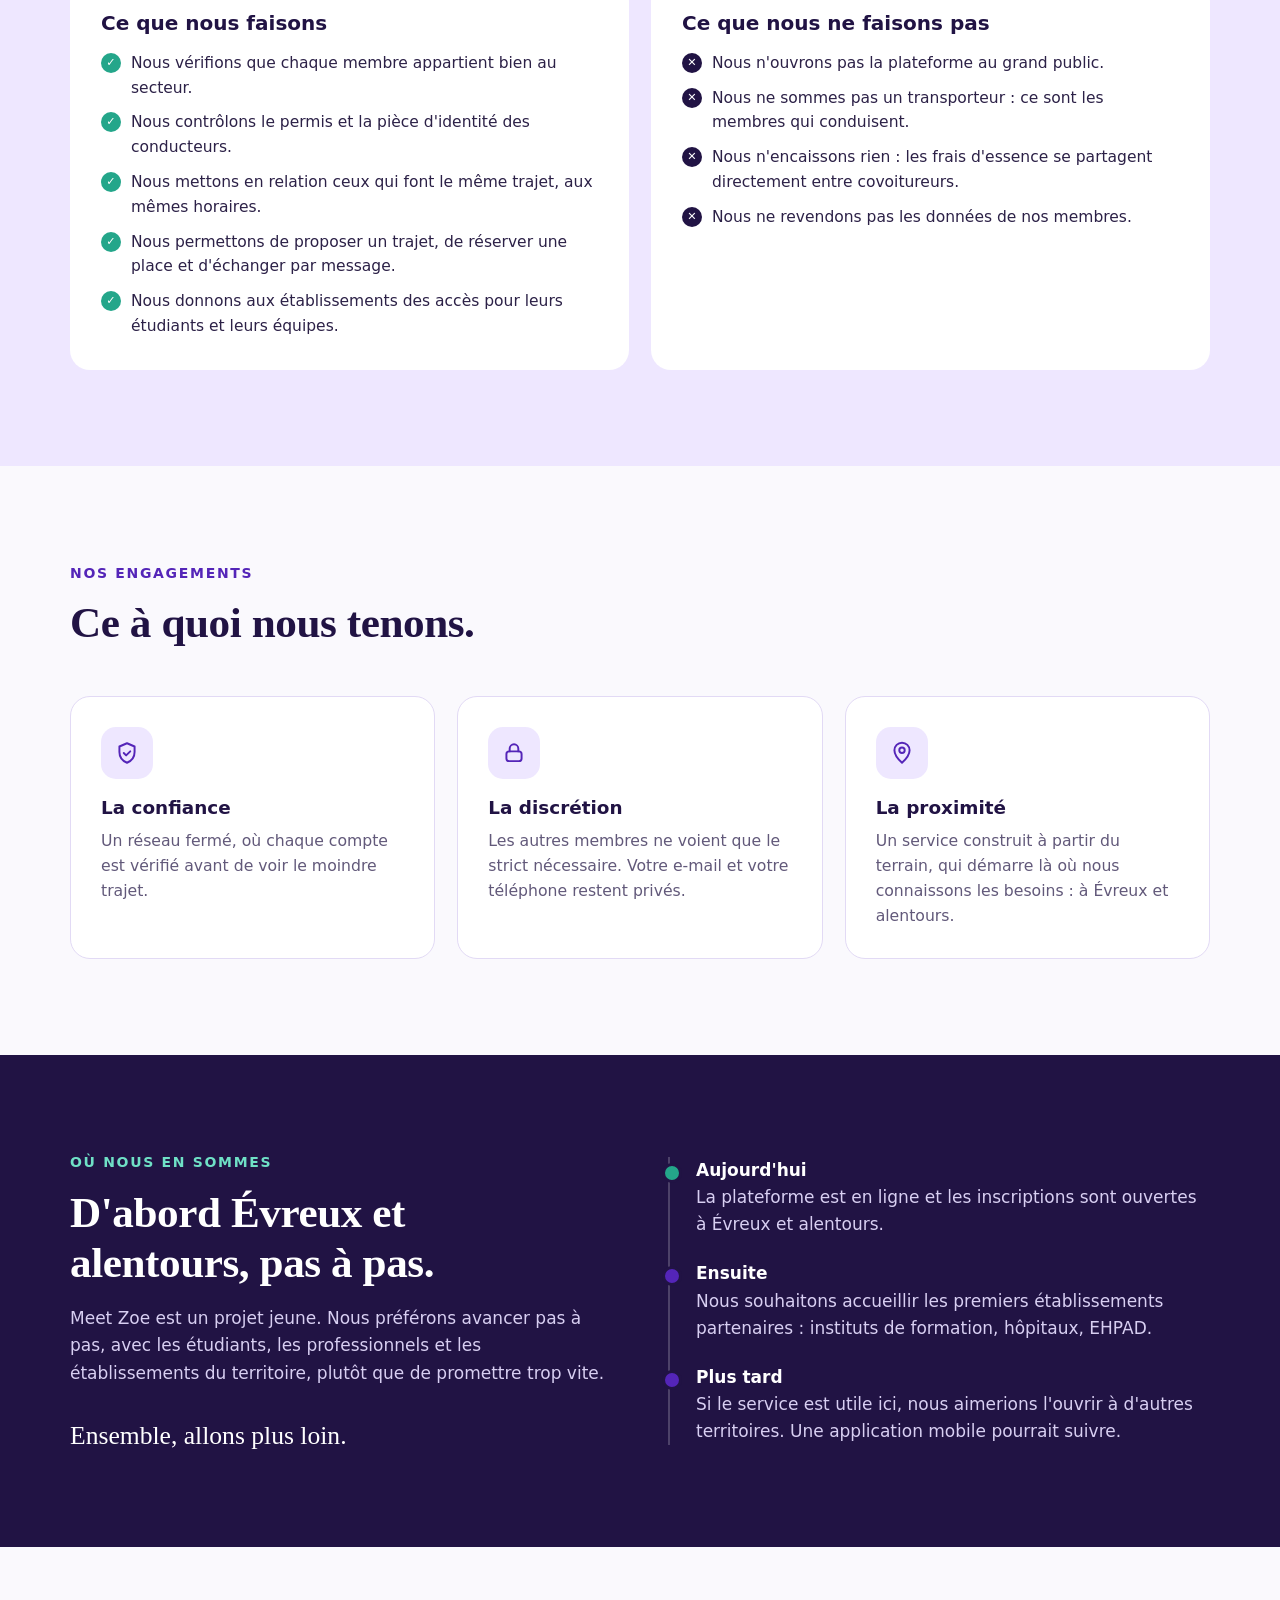
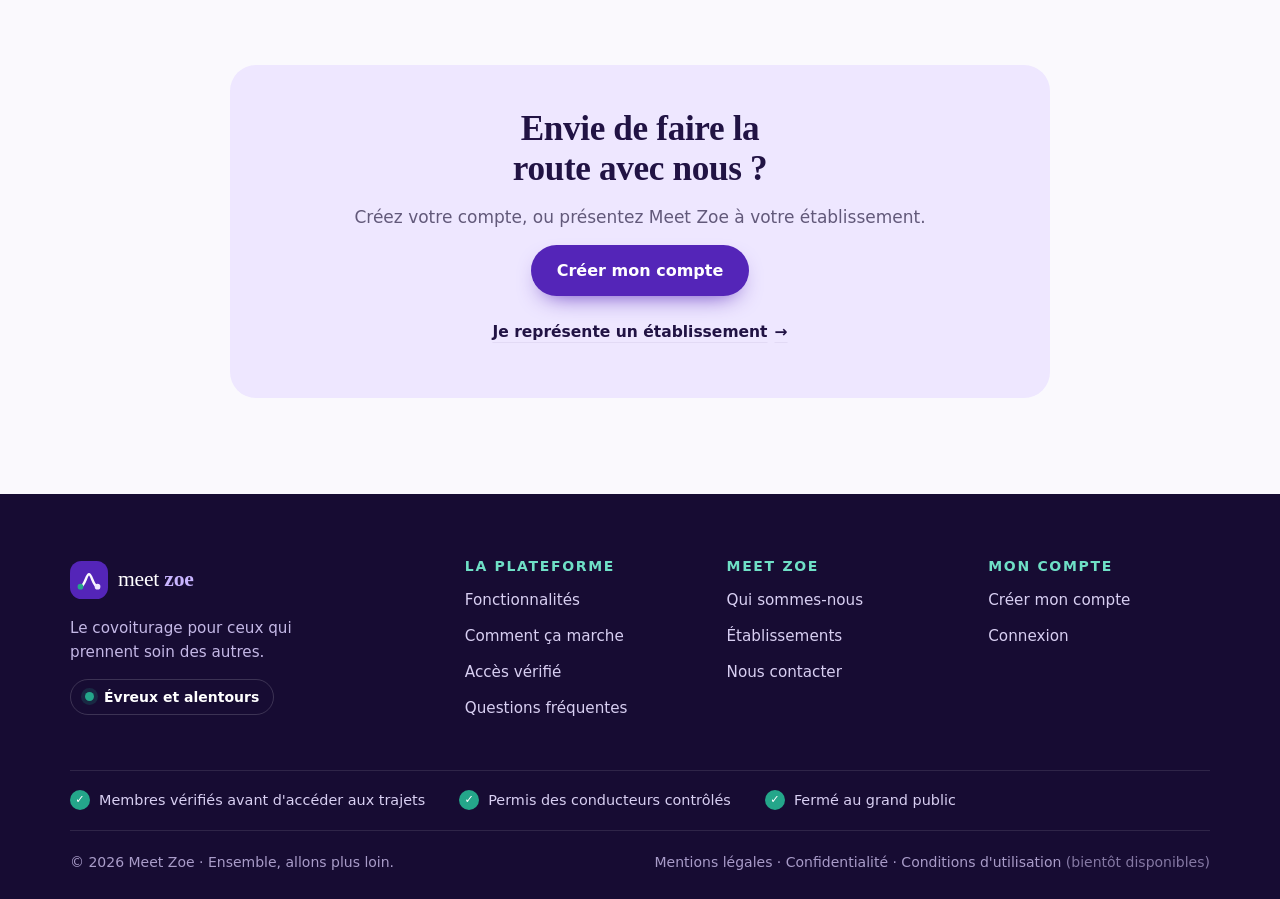
==== commit 16e406a2: "Objectif 9 (en cours) : alertes et e-mails, garde-fous, modification de trajet, pages resserrées, te" ====
--- a/a-propos.html
+++ b/a-propos.html
@@ -3,7 +3,7 @@
 <head>
   <meta charset="utf-8">
   <meta name="viewport" content="width=device-width, initial-scale=1">
-  <meta http-equiv="Content-Security-Policy" content="default-src 'self'; script-src 'self'; style-src 'self' 'unsafe-inline' https://fonts.googleapis.com; font-src 'self' https://fonts.gstatic.com; img-src 'self' data: blob: https://*.supabase.co; connect-src 'self' https://*.supabase.co https://geo.api.gouv.fr; object-src 'none'; base-uri 'self'; form-action 'self'">
+  <meta http-equiv="Content-Security-Policy" content="default-src 'self'; script-src 'self'; style-src 'self' 'unsafe-inline' https://fonts.googleapis.com; font-src 'self' https://fonts.gstatic.com; img-src 'self' data: blob: https://*.supabase.co; connect-src 'self' https://*.supabase.co https://geo.api.gouv.fr https://data.geopf.fr; object-src 'none'; base-uri 'self'; form-action 'self'">
   <meta name="referrer" content="strict-origin-when-cross-origin">
   <title>Qui sommes-nous — Meet Zoe</title>
   <meta name="description" content="Meet Zoe est né d'un constat de terrain : des lieux de stage trop éloignés et des frais qui s'accumulent. Découvrez notre mission, ce que nous faisons et nos engagements.">
@@ -12,8 +12,9 @@
   <meta property="og:locale" content="fr_FR">
   <meta property="og:title" content="Qui sommes-nous — Meet Zoe">
   <meta property="og:description" content="Meet Zoe est né d'un constat de terrain : des lieux de stage trop éloignés et des frais qui s'accumulent. Notre mission et nos engagements.">
-  <meta property="og:url" content="https://meet-zoe.onrender.com/a-propos.html">
-  <meta property="og:image" content="https://meet-zoe.onrender.com/images/partage.png">
+  <meta property="og:url" content="https://meetzoe.fr/a-propos.html">
+  <link rel="canonical" href="https://meetzoe.fr/a-propos.html">
+  <meta property="og:image" content="https://meetzoe.fr/images/partage.png">
   <meta property="og:image:width" content="1200">
   <meta property="og:image:height" content="630">
   <meta property="og:image:alt" content="Meet Zoe, le covoiturage pour ceux qui prennent soin des autres">
@@ -24,7 +25,7 @@
   <link rel="preconnect" href="https://fonts.googleapis.com">
   <link rel="preconnect" href="https://fonts.gstatic.com" crossorigin>
   <link href="https://fonts.googleapis.com/css2?family=Fraunces:opsz,wght@9..144,500;9..144,600&family=Plus+Jakarta+Sans:wght@400;500;600;700&display=swap" rel="stylesheet">
-  <link rel="stylesheet" href="styles.css">
+  <link rel="stylesheet" href="styles.css?v=15">
 </head>
 <body>
   <a class="skip" href="#contenu">Aller au contenu</a>
@@ -41,7 +42,8 @@
         </svg>
         <span class="logo__text">meet <b>zoe</b></span>
       </a>
-      <a class="btn btn--primary btn--sm header__cta" href="connexion.html#inscription">S'inscrire</a>
+      <a class="header__connexion" href="connexion.html">Connexion</a>
+      <a class="btn btn--primary btn--sm header__cta" href="connexion.html#inscription">Créer mon compte</a>
       <button class="burger" aria-label="Ouvrir le menu" aria-expanded="false" aria-controls="menu">
         <span></span><span></span><span></span>
       </button>
@@ -63,7 +65,7 @@
       <div class="wrap">
         <p class="eyebrow">Qui sommes-nous</p>
         <h1>Nous aidons ceux qui soignent à arriver jusqu'à leur poste.</h1>
-        <p class="section__intro">Meet Zoe est une plateforme de covoiturage née en Normandie, réservée aux étudiants et aux professionnels du sanitaire et du médico-social. Notre mission : que la distance ne soit plus un obstacle à un stage ou à un emploi.</p>
+        <p class="section__intro">Meet Zoe est une plateforme de covoiturage née en Normandie, réservée aux étudiants et aux professionnels du sanitaire et du médico-social. Elle est ouverte, pour le moment, à Évreux et alentours. Notre mission : que la distance ne soit plus un obstacle à un stage ou à un emploi.</p>
       </div>
     </section>
 
@@ -78,8 +80,7 @@
           <p>Chacun se débrouille comme il peut, avec un groupe de discussion, un service rendu, une voiture prêtée. Meet Zoe est né pour donner à cette entraide un outil simple, fiable et réservé au secteur.</p>
         </div>
         <figure class="temoignage">
-          <blockquote>« Beaucoup d'élèves se plaignaient des distances de stage. J'ai moi-même dû prêter mon véhicule pendant plus de deux mois à un ami infirmier. »</blockquote>
-          <figcaption>À l'origine de Meet Zoe</figcaption>
+          <blockquote>« Beaucoup d'élèves se plaignaient des distances de stage. J'ai moi-même dû prêter mon véhicule pendant plus de deux mois à un ami infirmier. »</blockquote>          <figcaption>À l'origine de Meet Zoe</figcaption>
         </figure>
       </div>
     </section>
@@ -105,6 +106,7 @@
             <ul class="coches coches--non">
               <li>Nous n'ouvrons pas la plateforme au grand public.</li>
               <li>Nous ne sommes pas un transporteur : ce sont les membres qui conduisent.</li>
+              <li>Nous n'encaissons rien : les frais d'essence se partagent directement entre covoitureurs.</li>
               <li>Nous ne revendons pas les données de nos membres.</li>
             </ul>
           </div>
@@ -131,7 +133,7 @@
           <article class="card">
             <span class="card__icon"><svg viewBox="0 0 24 24" aria-hidden="true"><path d="M12 21s7-6.200 7-11.500A7 7 0 005 9.500C5 14.800 12 21 12 21z"/><circle cx="12" cy="9.500" r="2.500"/></svg></span>
             <h3>La proximité</h3>
-            <p>Un service construit à partir du terrain, qui démarre là où nous connaissons les besoins : en Normandie.</p>
+            <p>Un service construit à partir du terrain, qui démarre là où nous connaissons les besoins : à Évreux et alentours.</p>
           </article>
         </div>
       </div>
@@ -142,14 +144,14 @@
       <div class="wrap split">
         <div>
           <p class="eyebrow eyebrow--light">Où nous en sommes</p>
-          <h2>D'abord la Normandie, ensuite les autres régions.</h2>
+          <h2>D'abord Évreux et alentours, pas à pas.</h2>
           <p>Meet Zoe est un projet jeune. Nous préférons avancer pas à pas, avec les étudiants, les professionnels et les établissements du territoire, plutôt que de promettre trop vite.</p>
           <p class="signature">Ensemble, allons plus loin.</p>
         </div>
         <ol class="timeline timeline--clair">
-          <li><b>Aujourd'hui</b> La plateforme est en ligne et ouvre ses inscriptions en Normandie, autour d'Évreux.</li>
-          <li><b>Ensuite</b> Nous accueillons les premiers établissements partenaires : instituts de formation, hôpitaux, EHPAD.</li>
-          <li><b>Demain</b> Nous étendons le réseau à d'autres régions, puis nous lançons l'application mobile.</li>
+          <li><b>Aujourd'hui</b> La plateforme est en ligne et les inscriptions sont ouvertes à Évreux et alentours.</li>
+          <li><b>Ensuite</b> Nous souhaitons accueillir les premiers établissements partenaires : instituts de formation, hôpitaux, EHPAD.</li>
+          <li><b>Plus tard</b> Si le service est utile ici, nous aimerions l'ouvrir à d'autres territoires. Une application mobile pourrait suivre.</li>
         </ol>
       </div>
     </section>
@@ -158,7 +160,7 @@
     <section class="section">
       <div class="wrap faq">
         <div class="cta-final">
-          <h2>Envie de faire la route avec nous ?</h2>
+          <h2>Envie de faire la route avec nous&nbsp;?</h2>
           <p>Créez votre compte, ou présentez Meet Zoe à votre établissement.</p>
           <a class="btn btn--primary" href="connexion.html#inscription">Créer mon compte</a>
           <a class="lien-fleche" href="etablissements.html">Je représente un établissement <span aria-hidden="true">→</span></a>
@@ -180,7 +182,7 @@
           <span class="logo__text logo__text--light">meet <b>zoe</b></span>
         </a>
         <p>Le covoiturage pour ceux qui prennent soin des autres.</p>
-        <p class="footer__lieu"><span class="dot"></span> Lancement en Normandie</p>
+        <p class="footer__lieu"><span class="dot"></span> Évreux et alentours</p>
       </div>
 
       <nav class="footer__col" aria-label="La plateforme">
@@ -206,7 +208,7 @@
     </div>
 
     <div class="wrap footer__confiance">
-      <span>Membres vérifiés un par un</span>
+      <span>Membres vérifiés avant d'accéder aux trajets</span>
       <span>Permis des conducteurs contrôlés</span>
       <span>Fermé au grand public</span>
     </div>
@@ -217,6 +219,6 @@
     </div>
   </footer>
 
-  <script src="app.js"></script>
+  <script src="app.js?v=15"></script>
 </body>
 </html>
--- a/styles.css
+++ b/styles.css
@@ -412,6 +412,12 @@
 @media (max-width: 560px) {
   .form__row--3 { grid-template-columns: 1fr; }
   .compte .lien { font-size: .82rem; }
+  .compte { flex-wrap: wrap; justify-content: flex-end; row-gap: 4px; }
+  .compte .btn--sm { padding: 8px 12px; font-size: .82rem; }
+  /* L'en-tête de l'espace grandit si ses liens passent sur deux lignes. */
+  .page-app .header__in { height: auto; min-height: 72px; padding-top: 6px; padding-bottom: 6px; }
+  .page-app .header .logo { flex: none; }
+  .page-app .header .logo__text { white-space: nowrap; }
   .app { padding-top: 26px; }
   .auth__carte { padding: 22px; }
 }
@@ -433,7 +439,7 @@
 .btn--sm { min-height: 44px; }
 .logo { min-height: 44px; }
 .footer nav a { display: inline-flex; align-items: center; min-height: 44px; }
-.note a { display: inline-block; padding: 12px 0; }
+.note a { text-underline-offset: 3px; }
 
 /* Le bouton vert garde sa couleur : un texte plus grand et plus gras le rend lisible. */
 .btn--green:not(.btn--sm) { font-size: 1.17rem; font-weight: 700; }
@@ -782,3 +788,239 @@
 .contact__points { margin: 24px 0; }
 .split > div > .aide + .aide { margin-top: 10px; }
 .faq details p a { color: var(--violet); }
+
+/* =========================================================
+   Formulaires simplifiés : raccourcis, options repliées
+   ========================================================= */
+.raccourcis { display: flex; flex-wrap: wrap; gap: 8px; margin-bottom: 4px; }
+.raccourcis button { min-height: 44px; padding: 8px 16px; border-radius: 12px; border: 1.5px solid var(--bord); background: #fff; font: 600 .9rem var(--corps); color: var(--nuit); cursor: pointer; }
+.raccourcis button:hover { border-color: var(--violet); }
+.raccourcis button[aria-pressed="true"] { background: var(--lavande); border-color: var(--violet); color: var(--violet); }
+.demo__form fieldset, .carte-form fieldset { gap: 10px; }
+.demo__form legend, .carte-form legend { font-size: .98rem; font-weight: 700; margin-bottom: 4px; }
+.demo__form > label, .carte-form > label, .carte-form .form__row > label { font-size: .98rem; }
+.plus { border-top: 1px solid var(--bord); padding-top: 12px; }
+.plus summary { cursor: pointer; font-weight: 600; font-size: .92rem; color: var(--violet); min-height: 32px; }
+.plus[open] summary { margin-bottom: 12px; }
+.plus .aide { margin-top: 10px; }
+.result__phrase { font-weight: 700; color: var(--nuit) !important; font-size: 1rem !important; margin: 2px 0 6px; }
+.besoin .badge { white-space: normal; text-align: center; }
+@media (max-width: 560px) {
+  .raccourcis button { flex: 1 1 auto; }
+}
+.demo__form .raccourcis { gap: 6px; }
+.demo__form .raccourcis button { padding: 8px 10px; font-size: .84rem; }
+
+/* =========================================================
+   Raccourcis bien visibles une fois choisis, avis dans le profil
+   ========================================================= */
+.raccourcis button[aria-pressed="true"] { background: var(--violet); border-color: var(--violet); color: #fff; }
+.raccourcis button[aria-pressed="true"]::before { content: "✓ "; }
+.sous-titre { font: 700 .98rem var(--corps); color: var(--nuit); margin: 6px 0 -4px; }
+.sous-titre small { font-weight: 400; color: var(--texte-doux); }
+.carte-form .sous-titre + .photo-profil { margin-bottom: 8px; }
+.avis-resume { font-weight: 600; color: var(--nuit); }
+.avis-resume .note-etoiles { font-size: 1.15rem; }
+.etoiles-vides { color: var(--bord); font-size: .92rem; margin-right: 6px; }
+#mes-avis .fiche__avis { margin-top: 10px; }
+.fiche h4 small { font-weight: 500; color: var(--texte-doux); }
+.fiche__vide { background: var(--blanc); border: 1px dashed var(--bord); border-radius: 14px; padding: 14px; }
+
+/* =========================================================
+   Propositions d'adresses
+   ========================================================= */
+.suggestions button { display: grid; gap: 1px; min-height: 44px; }
+.suggestions button small { color: var(--texte-doux); font-size: .78rem; font-weight: 400; }
+
+/* =========================================================
+   Lancement : partage des codes, tableau de bord, affiche
+   ========================================================= */
+.partage { width: min(520px, 100% - 24px); }
+.partage__corps { padding: 20px 22px 24px; display: grid; gap: 14px; max-height: 76vh; overflow-y: auto; }
+.partage__qr { justify-self: center; width: min(240px, 70%); background: #fff; border: 1px solid var(--bord); border-radius: 18px; padding: 10px; }
+.partage__qr svg, .affiche__qr svg { display: block; width: 100%; height: auto; }
+.codes-form { display: grid; grid-template-columns: 1fr auto; gap: 10px; align-items: end; }
+.codes-liste { list-style: none; margin: 0; padding: 0; display: grid; gap: 10px; }
+.codes-liste li { display: flex; justify-content: space-between; align-items: center; gap: 12px; flex-wrap: wrap; border-top: 1px solid var(--bord); padding-top: 10px; }
+.codes-liste small { display: block; color: var(--texte-doux); font-size: .84rem; margin-top: 4px; }
+.invitations li { flex-wrap: wrap; }
+.invitation__actions { display: flex; align-items: center; gap: 12px; flex-wrap: wrap; width: 100%; }
+
+.chiffres--6 { grid-template-columns: repeat(3, 1fr); }
+.chiffre small { display: block; margin-top: 4px; font-size: .82rem; color: var(--texte-doux); }
+.bord-listes { margin-top: 10px; }
+.bord-liste { list-style: none; margin: 12px 0 0; padding: 0; background: #fff; border: 1px solid var(--bord); border-radius: var(--rayon); }
+.bord-liste li { display: flex; justify-content: space-between; gap: 14px; padding: 12px 18px; border-bottom: 1px solid var(--bord); font-size: .95rem; }
+.bord-liste li:last-child { border-bottom: 0; }
+.bord-liste b { color: var(--nuit); }
+.bord-liste span { color: var(--texte-doux); white-space: nowrap; }
+
+/* Affiche A4 */
+.page-affiche { background: #e9e6f2; margin: 0; }
+.affiche__outils { max-width: 210mm; margin: 0 auto; padding: 18px 16px; display: flex; align-items: center; gap: 16px; flex-wrap: wrap; }
+.affiche { box-sizing: border-box; width: 210mm; max-width: 100%; min-height: 297mm; margin: 0 auto 30px; padding: 18mm 16mm; background:
+    radial-gradient(140mm 90mm at 100% 0%, #e3d6ff 0%, transparent 65%),
+    radial-gradient(110mm 80mm at 0% 100%, #dff5ef 0%, transparent 65%), var(--blanc);
+  display: flex; flex-direction: column; gap: 9mm; }
+.affiche__logo { display: flex; align-items: center; gap: 4mm; }
+.affiche__logo svg { width: 16mm; height: 16mm; }
+.affiche__logo .logo__text { font-size: 11mm; }
+.affiche h1 { font-size: 15mm; line-height: 1.08; max-width: none; }
+.affiche__intro { font-size: 5.6mm; line-height: 1.45; color: var(--texte); }
+.affiche__bloc { display: grid; grid-template-columns: 70mm 1fr; gap: 10mm; align-items: center; background: #fff; border: .5mm solid var(--bord); border-radius: 8mm; padding: 8mm; }
+.affiche__scan { font: 600 7.5mm var(--titre); color: var(--violet); margin-bottom: 3mm; }
+.affiche__bloc ol { margin: 0; padding-left: 6mm; font-size: 4.8mm; line-height: 1.5; color: var(--texte); display: grid; gap: 1.5mm; }
+.affiche__code { margin-top: 5mm; font-size: 4.6mm; color: var(--texte-doux); }
+.affiche__code b { color: var(--nuit); }
+.affiche__points { list-style: none; margin: 0; padding: 0; display: grid; gap: 3.5mm; font-size: 5mm; font-weight: 600; color: var(--nuit); }
+.affiche__points li { position: relative; padding-left: 10mm; }
+.affiche__points li::before { content: "✓"; position: absolute; left: 0; top: .3mm; width: 6.5mm; height: 6.5mm; border-radius: 50%; background: var(--vert); color: #fff; display: grid; place-items: center; font-size: 3.6mm; }
+.affiche__pied { margin-top: auto; display: flex; justify-content: space-between; gap: 8mm; font-size: 4.4mm; color: var(--texte-doux); border-top: .4mm solid var(--bord); padding-top: 5mm; }
+.affiche__pied span:last-child { font: 500 5.5mm var(--titre); color: var(--nuit); }
+@page { size: A4; margin: 0; }
+@media print {
+  .page-affiche { background: #fff; }
+  .affiche__outils { display: none; }
+  .affiche { margin: 0; width: 210mm; height: 297mm; min-height: 0; padding: 14mm 16mm; gap: 5mm;-webkit-print-color-adjust: exact; print-color-adjust: exact; }
+}
+@media (max-width: 940px) {
+  .chiffres--6 { grid-template-columns: 1fr 1fr; }
+  .codes-form { grid-template-columns: 1fr; }
+}
+
+/* =========================================================
+   Alertes, fenêtre de question, onglets sur téléphone
+   ========================================================= */
+.cloche { position: relative; display: inline-grid; place-items: center; width: 44px; height: 44px; border: 1px solid var(--bord); border-radius: 50%; background: #fff; color: var(--violet); cursor: pointer; }
+.cloche[hidden] { display: none; }
+.cloche:hover { background: var(--lavande); }
+.cloche .pastille { position: absolute; top: -4px; right: -4px; }
+.alertes__liste { max-height: min(70vh, 560px); overflow-y: auto; padding: 8px; }
+.alertes__vide { padding: 14px; }
+.alerte-ligne { display: grid; gap: 2px; width: 100%; text-align: left; border: 0; border-radius: 12px; background: none; padding: 12px 14px; font: inherit; color: var(--texte); cursor: pointer; }
+.alerte-ligne:hover { background: var(--lavande); }
+.alerte-ligne span { color: var(--texte-doux); font-size: .92rem; }
+.alerte-ligne small { color: var(--texte-doux); font-size: .8rem; }
+.alerte-ligne--nonlue { background: var(--lavande); }
+.alerte-ligne--nonlue strong::before { content: ""; display: inline-block; width: 8px; height: 8px; margin-right: 8px; border-radius: 50%; background: var(--vert); vertical-align: middle; }
+
+.fil.question form { display: block; padding: 0; border-top: 0; }
+.question__corps { display: grid; gap: 14px; padding: 18px 22px 22px; }
+.question__corps label { display: grid; gap: 6px; font-weight: 600; }
+.question__corps select, .question__corps textarea { width: 100%; }
+.erreur-champ { color: #b3261e; font-size: .9rem; }
+.erreur-champ[hidden] { display: none; }
+
+.element--fini { opacity: .72; }
+.case-ligne { display: flex; align-items: flex-start; gap: 10px; font-weight: 500; }
+.case-ligne input { width: 20px; height: 20px; flex: none; margin-top: 2px; }
+input[readonly] { background: var(--lavande); color: var(--texte-doux); }
+
+/* Sur téléphone, tous les onglets de l'espace restent visibles : deux colonnes. */
+@media (max-width: 720px) {
+  .onglets--page { display: grid; grid-template-columns: 1fr 1fr; overflow: visible; border-radius: 20px; }
+  .onglets--page button { white-space: normal; padding: 12px 8px; min-height: 48px; border-radius: 14px; font-size: .92rem; }
+  .compte { gap: 8px; }
+}
+
+/* =========================================================
+   Pages publiques : confort tactile, en-tête, mot de passe, affiche
+   ========================================================= */
+/* =========================================================
+   Pages publiques : clarté, lisibilité et confort au doigt
+   (à ajouter à la fin de styles.css)
+   ========================================================= */
+
+/* ---------- En-tête : lien « Connexion » visible sur téléphone ---------- */
+.header__connexion { display: none; }
+@media (max-width: 940px) {
+  .header__connexion { display: inline-flex; align-items: center; min-height: 44px; margin-left: auto; padding: 0 6px; font-weight: 600; font-size: .97rem; color: var(--nuit); text-decoration: underline; text-decoration-color: var(--bord); text-underline-offset: 5px; }
+  .header__connexion + .header__cta { margin-left: 0; }
+  .burger { min-width: 44px; min-height: 44px; }
+}
+/* Sur un écran étroit, les deux ne tiennent pas : on garde « Connexion »,
+   le bouton « Créer mon compte » reste dans le menu et dans la page. */
+@media (max-width: 520px) {
+  .header__connexion + .header__cta { display: none; }
+}
+
+/* ---------- Accueil ---------- */
+.hero__gratuit { max-width: 52ch; font-weight: 400; font-size: .95rem; }
+.hero__gratuit b { color: var(--nuit); }
+.match__score, .scenario__lien span, .result__score { white-space: nowrap; }
+.scenario .scenario__lien { width: 104px; height: 104px; gap: 2px; }
+.scenario__aide { color: var(--texte-doux); font-size: .93rem; }
+.fonctions { margin-top: 30px; }
+
+/* ---------- Établissements ---------- */
+.etab__titre { font-size: clamp(1.4rem, 2.6vw, 1.8rem); max-width: none; margin-top: 44px; }
+.etab__titre + .checks { margin-top: 24px; }
+
+/* ---------- Connexion : champ mot de passe avec « Afficher / Masquer » ---------- */
+.champ-mdp { display: grid; gap: 6px; }
+.champ-mdp label { display: block; }
+.mdp { position: relative; }
+.mdp input { padding-right: 104px; }
+.mdp__voir { position: absolute; top: 50%; right: 4px; transform: translateY(-50%); min-width: 44px; min-height: 44px; padding: 0 12px; background: none; border: 0; border-radius: 10px; font: 600 .9rem var(--corps); color: var(--violet); cursor: pointer; }
+.mdp__voir:hover { text-decoration: underline; text-underline-offset: 3px; }
+.lien-etab { margin-top: -8px; }
+.lien-etab a { display: inline-flex; align-items: center; min-height: 44px; }
+.auth__pied { text-align: center; }
+.auth__pied a { display: inline-flex; align-items: center; min-height: 44px; }
+.page-auth .lien { min-height: 44px; }
+@media (max-width: 400px) {
+  .page-auth .onglets button { padding: 10px 6px; font-size: .875rem; }
+  /* Les deux liens sous le formulaire passent l'un sous l'autre, sans le point. */
+  .auth__pied { display: flex; flex-direction: column; align-items: center; }
+  .auth__pied .sep { display: none; }
+}
+
+/* ---------- Petits textes : 14 px au minimum ---------- */
+.eyebrow, .scenario__label, .trip__etiquette, .scenario__lien small, .plan span { font-size: .875rem; }
+.trip__head small, .match small, .trip__foot, .footer__bas, .footer__lieu, .reperes li, .cta-final small, .aide, .legend, .temoignage figcaption { font-size: max(.875rem, 14px); }
+.aide { font-size: .93rem; }
+
+/* ---------- Zones tactiles d'au moins 44 px sur téléphone ---------- */
+@media (max-width: 940px) {
+  .footer .footer__col a, .footer nav a { min-height: 44px; }
+  .cta-final .lien-fleche { min-height: 44px; }
+}
+
+/* ---------- Affiche : A4 à l'impression, mise à l'échelle à l'écran ---------- */
+@media screen {
+  .affiche { max-width: none; transform-origin: 0 0; transform: scale(var(--echelle, 1)); margin-left: var(--affiche-gauche, auto); margin-bottom: var(--affiche-bas, 30px); }
+  /* Pour que la marge négative de l'affiche réduite raccourcisse vraiment la page. */
+  .page-affiche { display: flow-root; }
+}
+label small { font-size: 1em; }
+.footer__col h2 { font-size: .875rem; }
+.trip .badge, .scenario .tag { font-size: .875rem; }
+.page-auth .onglets button { min-height: 44px; }
+@media print {
+  .affiche { max-width: none; transform: none; }
+}
+
+/* =========================================================
+   Administration : à faire, filtres, entretien
+   ========================================================= */
+/* ---------- Administration : ce qui attend, recherche, motifs, entretien ---------- */
+.a-faire { margin-top: 8px; }
+.a-faire h2 { margin: 0; }
+.a-faire .bord-liste li { align-items: center; flex-wrap: wrap; }
+.a-faire .lien { min-height: 32px; }
+.filtres { display: flex; align-items: center; gap: 12px 20px; flex-wrap: wrap; }
+.filtres input[type="text"] { min-width: 220px; }
+.motif { display: block; margin-top: 6px; max-width: 260px; white-space: normal; color: var(--texte-doux); font-size: .84rem; }
+.entretien-titre { margin-top: 34px; }
+.element .tableau-zone { margin-top: 14px; }
+.tableau--pannes td:last-child { overflow-wrap: anywhere; min-width: 220px; }
+.codes-liste .badge { margin-left: 6px; }
+@media (max-width: 560px) {
+  .filtres, .filtres .filtre { width: 100%; }
+  .filtres .filtre { grid-template-columns: 1fr; gap: 6px; }
+  .filtres input[type="text"] { min-width: 0; }
+}
+.element > .aide { margin-top: 12px; }
+
+.sr-only { position: absolute; width: 1px; height: 1px; padding: 0; margin: -1px; overflow: hidden; clip: rect(0, 0, 0, 0); white-space: nowrap; border: 0; }
+.verification__pied { margin-top: 28px; text-align: center; }
